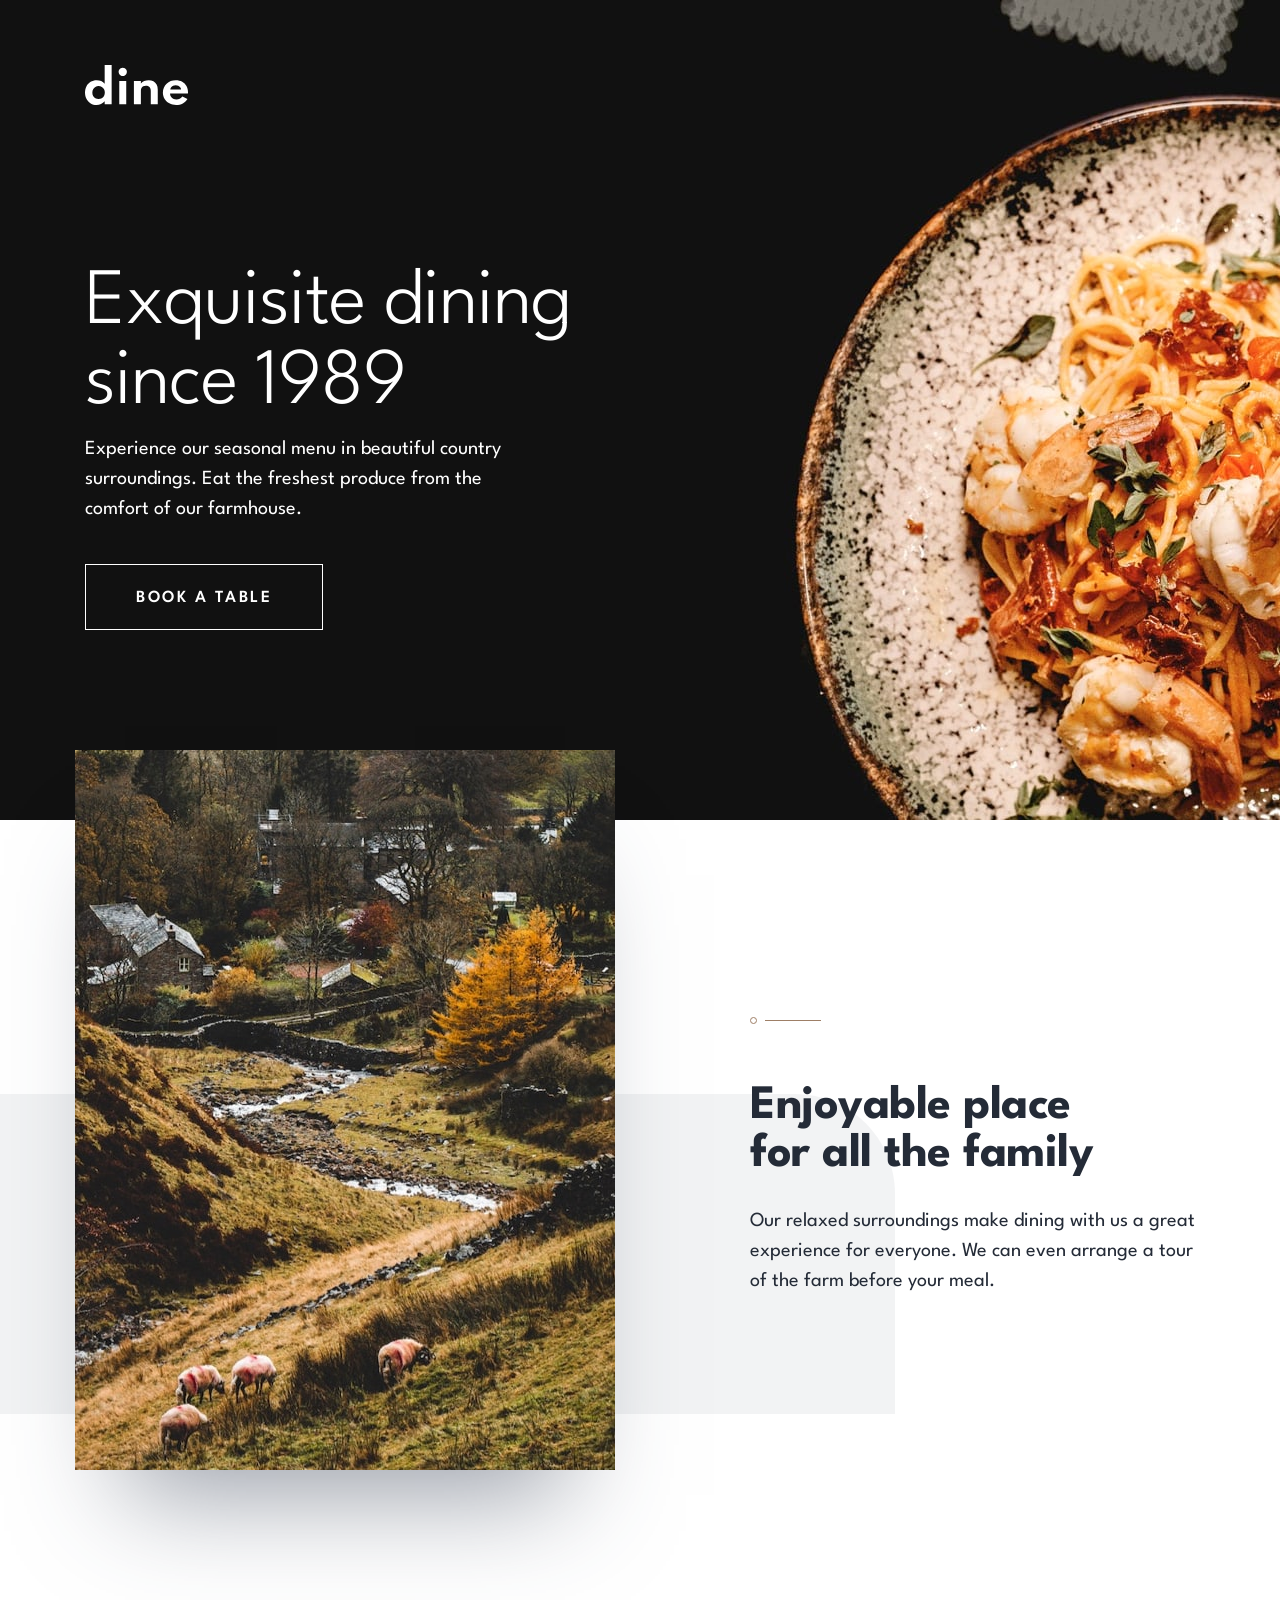
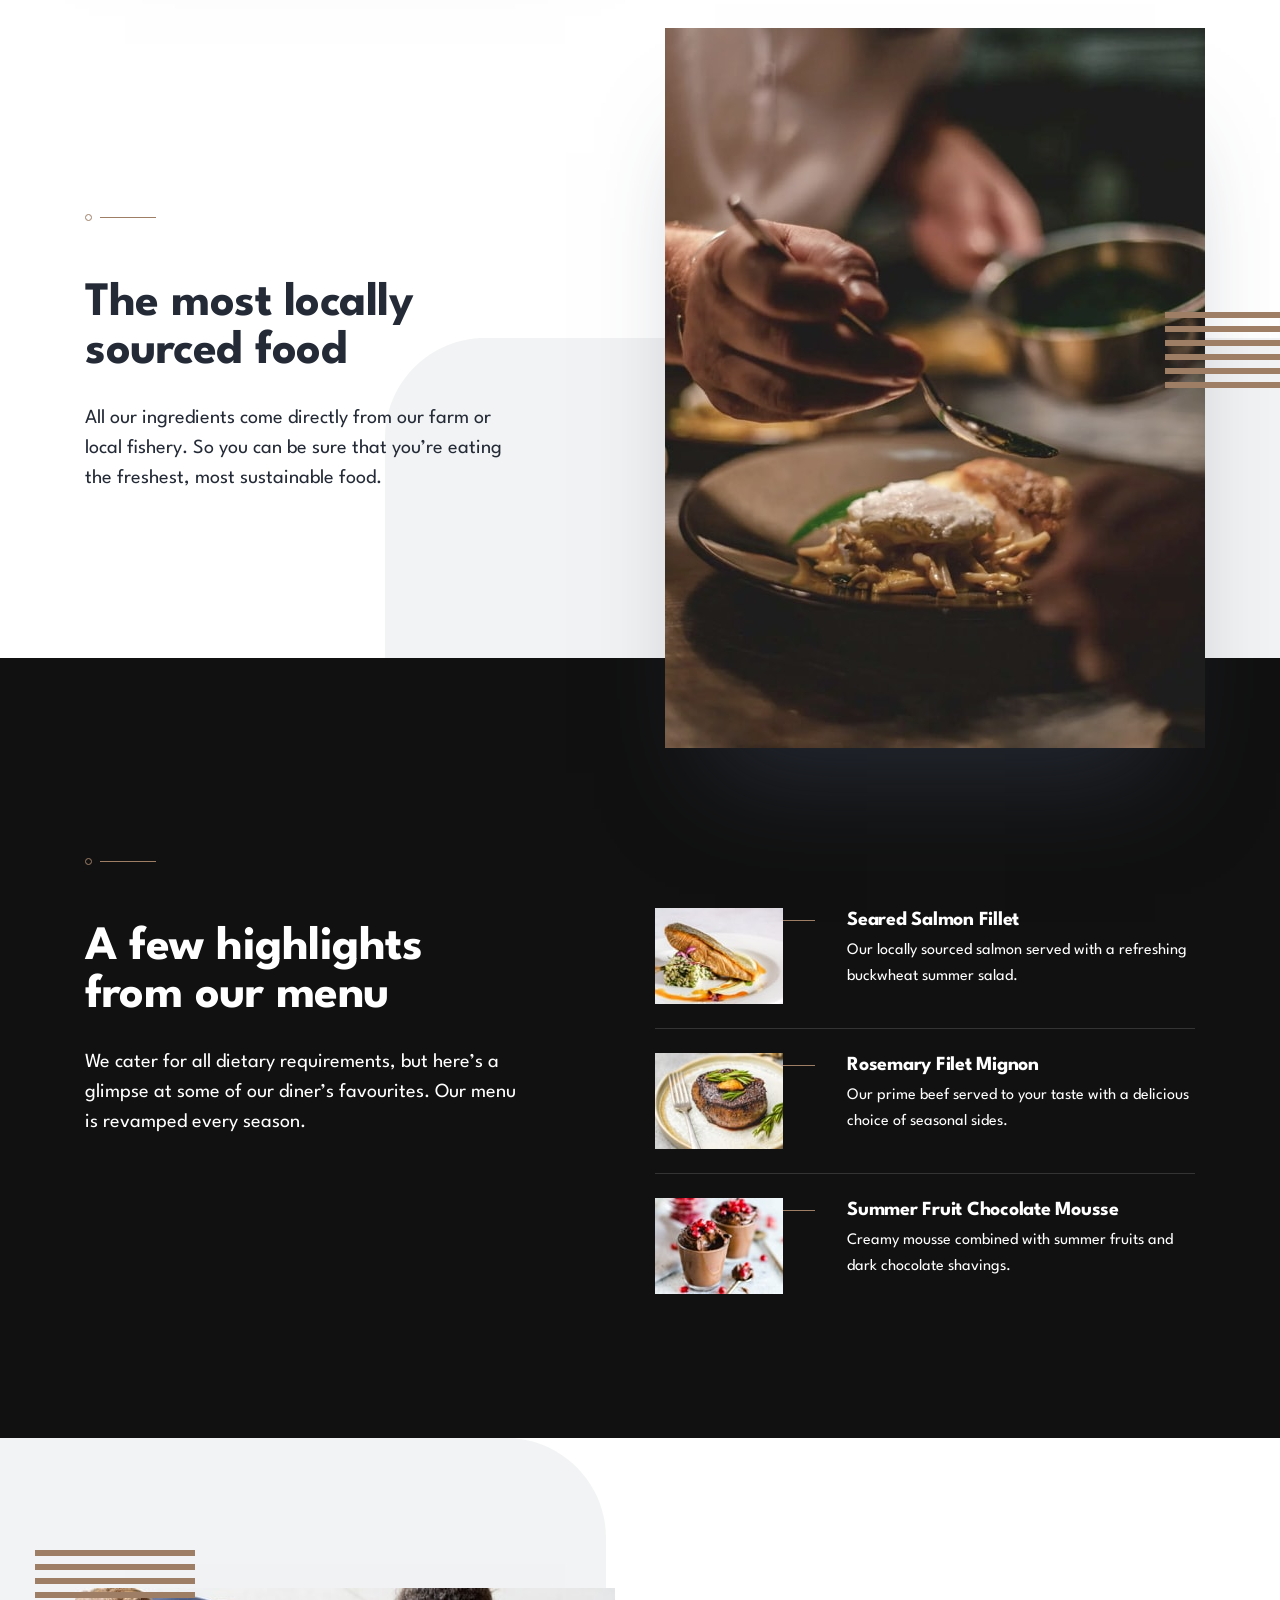
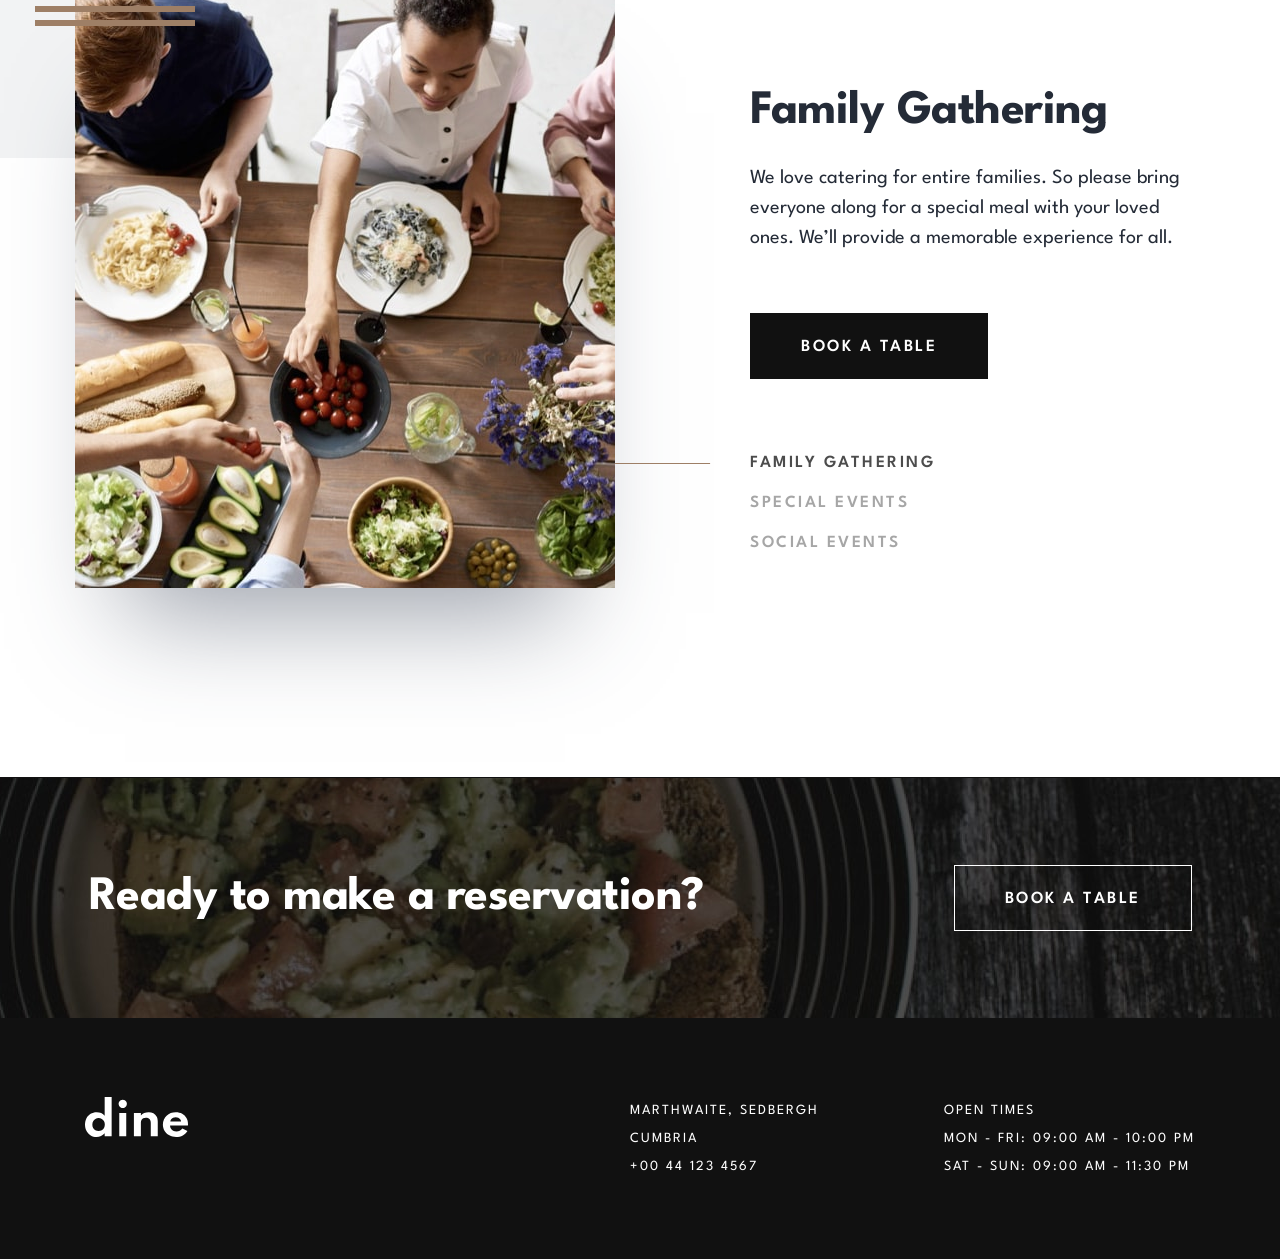
==== index.html @ 6f121914 "first commit" ====
<!DOCTYPE html>
<html lang="en">

<head>
  <meta charset="UTF-8" />
  <meta name="viewport" content="width=device-width, initial-scale=1.0" />

  <link rel="icon" type="image/png" sizes="32x32" href="./images/favicon-32x32.png" />

  <link rel="preconnect" href="https://fonts.googleapis.com" />
  <link rel="preconnect" href="https://fonts.gstatic.com" crossorigin />
  <link href="https://fonts.googleapis.com/css2?family=League+Spartan:wght@100..900&display=swap" rel="stylesheet" />
  <link rel="stylesheet" href="./css/style.css" />
  <link rel="stylesheet" href="./css/tablete.css" />

  <title> Kkoonyk | Dine Website Challenge</title>
  <!-- <style>
      body {
        background-color: burlywood;
      }
    </style> -->
</head>

<body class="league-spartan league-spartan-regular">
  <header>
    <section class="container">
      <img src="./images/logo.svg" alt="" />
      <h1 class="league-spartan-light">Exquisite dining <br> since 1989</h1>

      <p class="league-spartan-regular">
        Experience our seasonal menu in beautiful country surroundings. Eat the
        freshest produce from the comfort of our farmhouse.
      </p>

      <a class="league-spartan-semibold bg_transp" href="./booking.html">Book a table</a>
    </section>
  </header>

  <main>
    <div class="bg_flow bg_flow_top">
      <section class="enjoy container">
        <div class="main_decor_img">
          <img src="./images/homepage/enjoyable-place-desktop.jpg" alt="">
        </div>
        <div class="section_info">
          <img src="./images/patterns/pattern-divide.svg" alt="" />
          <h2 class="league-spartan-bold">
            Enjoyable place for&nbsp;all the family
          </h2>
          <p>
            Our relaxed surroundings make dining with us a great experience for
            everyone. We can even arrange a tour of the farm before your meal.
          </p>
        </div>
      </section>
    </div>

    <div class="bg_flow bg_flow_bottom">
      <section class="local container">
        <div class="section_info">
          <img src="./images/patterns/pattern-divide.svg" alt="" />
          <h2 class="league-spartan-bold">The most locally sourced food</h2>

          <p>
            All our ingredients come directly from our farm or local fishery. So
            you can be sure that you’re eating the freshest, most sustainable
            food.
          </p>
        </div>
        <div class="main_decor_img">
          <img src="./images/homepage/locally-sourced-desktop.jpg" alt="">
          <img class="lines" src="./images/patterns/pattern-lines.svg" alt="">
        </div>
      </section>
    </div>


    <section class="menu">
      <div class="container flx">
        <div class="section_info">
          <img src="./images/patterns/pattern-divide.svg" alt="" />
          <h2 class="league-spartan-bold">A few highlights from our menu</h2>

          <p>
            We cater for all dietary requirements, but here’s a glimpse at
            some of our diner’s favourites. Our menu is revamped every season.
          </p>
        </div>

        <div class="menu_items">
          <article class="flx">
            <img src="./images/homepage/salmon-desktop-tablet.jpg" alt="" />
            <div>
              <h3 class="league-spartan-bold">Seared Salmon Fillet</h3>
              <p>
                Our locally sourced salmon served with a refreshing buckwheat
                summer salad.
              </p>
            </div>
          </article>

          <article class="flx">
            <img src="./images/homepage/beef-desktop-tablet.jpg" alt="" />
            <div>
              <h3 class="league-spartan-bold">Rosemary Filet Mignon</h3>
              <p>
                Our prime beef served to your taste with a delicious choice of
                seasonal sides.
              </p>
            </div>
          </article>

          <article class="flx">
            <img src="./images/homepage/chocolate-desktop-tablet.jpg" alt="" />
            <div>
              <h3 class="league-spartan-bold">Summer Fruit Chocolate Mousse</h3>
              <p>
                Creamy mousse combined with summer fruits and dark chocolate
                shavings.
              </p>
            </div>
          </article>
        </div>
      </div>
    </section>

    <div class="bg_flow bg_flow_family">
      <section class="container family">
        <div class="main_decor_img"> <img src="./images/homepage/family-gathering-desktop.jpg" alt="" />
          <img class="lines" src="./images/patterns/pattern-lines.svg" alt="">
        </div>
        <div class="section_info">
          <h2 class="league-spartan-bold">Family Gathering</h2>

          <p>
            We love catering for entire families. So please bring everyone along
            for a special meal with your loved ones. We’ll provide a memorable
            experience for all.
          </p>

          <a class="league-spartan-semibold bg_black" href="./booking.html">Book a table</a>

        </div>
        <ul>
          <li><button class="active">Family Gathering</button></li>
          <li><button>Special Events</button></li>
          <li><button>Social Events</button></li>
        </ul>
      </section>
    </div>
    <!-- Special Events Whether it’s a romantic dinner or special date you’re
      celebrating with others we’ll look after you. We’ll be sure to mark your
      special date with an unforgettable meal. Social Events Are you looking to
      have a larger social event? No problem! We’re more than happy to cater for
      big parties. We’ll work with you to make your event a hit with everyone.
      

       -->

    <section class="ready">
      <div class="container flx">
        <h2 class="league-spartan-bold">Ready to make a reservation?</h2>
        <a class="league-spartan-semibold bg_transp" href="./booking.html">Book a table</a>
      </div>
    </section>
  </main>

  <footer>
    <div class="container flx">
      <img src="./images/logo.svg" alt="" />
      <div class="flx">
        <address>
          <p>Marthwaite, Sedbergh</p>
          <p>Cumbria</p>
          <a href="tel:+00441234567"> +00 44 123 4567</a>
        </address>

        <div class="times">
          <p>Open Times</p>
          <p> Mon - Fri: 09:00 AM - 10:00 PM </p>
          <p> Sat - Sun: 09:00 AM - 11:30 PM</p>
        </div>
      </div>
    </div>
  </footer>
</body>

</html>
---- css/style.css ----
* {
  box-sizing: border-box;
}
.league-spartan {
  font-family: "League Spartan", sans-serif;
  font-optical-sizing: auto;
  font-style: normal;
}
.league-spartan-light {
  font-weight: 300;
}
.league-spartan-regular {
  font-weight: 400;
}
.league-spartan-medium {
  font-weight: 500;
}
.league-spartan-semibold {
  font-weight: 600;
}
.league-spartan-bold {
  font-weight: 700;
}
.container {
  max-width: 1130px;
  margin-inline-start: auto;
  margin-inline-end: auto;
  padding-inline: 10px;
}
body,
h1,
h2,
h3,
h4,
h5,
h6,
p,
ul {
  margin: 0;
}
ul,
button {
  border: none;
  padding: 0;
  background-color: transparent;
  cursor: pointer;
  font-family: inherit;
}
ul {
  list-style: none;
  padding: 0;
}

.flx {
  display: flex;
  justify-content: center;
  align-items: flex-start;
}
body {
  background-color: #ffffff;
  margin: 0;
  /* padding-inline: 30px; */
}
header {
  /* background-color: #080a0f; */
  margin-block-end: 20px;
  color: #ffffff;
  background-image: url(../images/homepage/hero-bg-desktop.jpg);
  background-repeat: no-repeat;
  background-position: center center;
  background-size: cover;
}
header section {
  padding-block-start: 65px;
  padding-block-end: 65px;
  min-height: 820px;
}
h1 {
  margin-block-end: 10px;
  font-size: 80px;
  line-height: 80px;
  letter-spacing: -1px;
  color: #fff;
  max-width: 500px;
}

p {
  font-weight: 400;
  font-size: 20px;
  line-height: 30px;
  color: #242b37;
}
.section_info {
  max-width: 445px;
}
h2 {
  font-size: 48px;
  line-height: 48px;
  /* or 100% */
  letter-spacing: -0.5px;
  color: #242b37;
}
.section_info img {
  margin-block-end: 55px;
}
.section_info h2 {
  margin-block-end: 27px;
}

header p {
  margin-block-end: 40px;
  font-size: 20px;
  line-height: 30px;
  max-width: 445px;
  color: #fff;
}

.main_decor_img {
  position: absolute;
  width: 540px;
  height: 720px;
}
.bg_flow {
  background-repeat: no-repeat;
  max-width: 1440px;
  margin-inline: auto;
}
.bg_flow_top {
  background-image: url(../images/patterns/pattern-curve-top-right.svg);

  background-position: left bottom;
  /* background-repeat: no-repeat; */
}
.bg_flow_bottom {
  background-image: url(../images/patterns/pattern-curve-top-left.svg);
  background-position: right bottom;
  background-repeat: no-repeat;
}
.enjoy {
  padding-block: 177px 118px;
  position: relative;
  margin-block-end: 270px;
}
.enjoy .section_info {
  margin-inline-start: auto;
}
.enjoy .main_decor_img {
  top: 0;
  left: 0;
  transform: translateY(-12.5%);
  box-shadow: 0px 75px 100px -50px rgba(56, 66, 85, 0.503223);
}

.local {
  padding-block: 130px 165px;
  position: relative;
}

.local .main_decor_img {
  bottom: 0;
  right: 0;
  transform: translateY(12.5%);
  box-shadow: 0px 75px 100px -50px rgba(56, 66, 85, 0.503223);
}
.local .main_decor_img .lines {
  position: absolute;
  top: 50%;
  right: 0;
  transform: translateY(-100%) translateX(75%); /* Піднімаємо вгору картинку з лініями на свою ж висоту*/
}
header img {
  margin-block-end: 155px;
}
a {
  display: inline-block;
  /* min-width: 245px;
  text-align: center; */
  color: #fff;
  text-decoration: none;
  font-weight: 600;
  font-size: 17px;
  line-height: 16px;
  letter-spacing: 2.5px;
  text-transform: uppercase;
  border: 1px solid #fff;
  padding-block: 25px 23px;
  padding-inline: 50px;
  transition: 0.5s;
}
a.bg_transp:hover {
  background-color: #fff;
  color: #111;
}
a.bg_black:hover {
  background-color: #fff;
  color: #111;
  border-color: #111;
}
.menu {
  background-color: #111;
  /* margin-block-end: 20px; */
  padding-block: 200px 120px;
}

.menu .flx {
  column-gap: 125px;
  /* flex-wrap: wrap; */
}
.menu_items {
  display: flex;
  flex-direction: column;
  gap: 24px;
  max-width: 540px;
  width: 100%;
  padding-block-start: 50px;
}
.menu_items article.flx {
  column-gap: 64px;
  padding-block-end: 24px;
  border-block-end: 1px solid rgba(255, 255, 255, 0.15);
  /* margin-block-end: 24px;*/
}
.menu_items article.flx:last-of-type {
  border-block-end: none;
}
.menu_items div {
  max-width: 350px;
  width: 100%;
}
.menu h2,
.menu p {
  color: #fff;
}
.menu article {
  max-width: 540px;
}
.menu article p {
  font-size: 16px;
  line-height: 26px;
}
.menu h3 {
  font-size: 20px;
  line-height: 24px;
  letter-spacing: -0.25px;
  color: #ffffff;
  margin-block-end: 6px;
  position: relative;
}
.menu h3::before {
  content: "";
  width: 32px;
  height: 1px;
  background-color: #9e7f66;
  position: absolute;
  top: 50%;
  left: 0;
  transform: translateX(-200%);
}
.bg_flow_family {
  background-image: url(../images/patterns/pattern-curve-top-right.svg);

  background-position: left -75% top 0;
}

.family {
  padding-block-start: 180px;
  padding-block-end: 220px;

  position: relative;
}

.family .section_info {
  margin-inline-start: auto;
  padding-block-start: 70px;
  margin-block-end: 70px;
}
.family .main_decor_img {
  position: absolute;
  top: 0;
  left: 0;
  transform: translateY(25%);
  background: #ededed;
  height: 600px;
  box-shadow: 0px 75px 100px -50px rgba(56, 66, 85, 0.5);
}
.family .main_decor_img .lines {
  position: absolute;
  top: 0;
  left: 0;
  transform: translate(-25%, -50%);
}
.family a {
  background-color: #111;
  border-color: transparent;
}
.family p {
  margin-block-end: 60px;
}
.family ul {
  max-width: 445px;
  margin-inline-start: auto;
  display: flex;
  align-items: start;

  flex-direction: column;
  row-gap: 12px;
}
.family ul button {
  color: rgba(77, 77, 77, 0.5);
  font-size: 17px;
  font-weight: 600;
  line-height: 28px;
  letter-spacing: 2.5px;
  text-transform: uppercase;
}
.family ul button.active {
  color: #4c4c4c;
  position: relative;
}
.family ul button.active::before {
  content: "";
  width: 95px;
  height: 1px;
  background-color: #9e7f66;
  position: absolute;
  top: 50%;
  left: 0;
  transform: translateX(-142%);
}

.ready {
  background-color: #111;
  background-image: url(../images/homepage/ready-bg-desktop.jpg);
  background-repeat: no-repeat;
  background-position: center center;
  padding-block: 88px;
}
.ready div.flx {
  column-gap: 250px;
  align-items: center;
}
.ready h2 {
  color: #fff;
}
footer {
  background-color: #111;
  padding-block: 78px;
  font-weight: 400;
  font-size: 14px;
  line-height: 28px;

  letter-spacing: 2px;
  text-transform: uppercase;
  color: #ffffff;
}

footer > div.flx {
  justify-content: space-between;
}
footer div.flx div.flx {
  column-gap: 125px;
}
footer p {
  color: #fff;
  font-size: 14px;
  line-height: 28px;
  letter-spacing: 2px;
  text-transform: uppercase;
}
footer address {
  font-style: normal;
}
footer address a {
  font-size: 14px;
  font-style: normal;
  font-weight: 400;
  line-height: 28px; /* 200% */
  letter-spacing: 2px;
  text-transform: uppercase;
  border: none;
  padding: 0;
}
.booking header {
  background-image: url(../images/booking/hero-bg-desktop.jpg);
  margin-block-end: 0;
}
.booking header section {
  min-height: 600px;
}
.booking h1 {
  margin-block-end: 18px;
}
.booking main.bg_flow {
  background-image: url(../images/patterns/pattern-curve-bottom-right.svg);
}
.booking main.bg_flow section {
  min-height: 320px;
  position: relative;
}
.booking main.bg_flow section img {
  position: absolute;
  left: 50%;
  top: 50%;
  transform: translateX(-50%) translateY(-50%);
}
.booking form {
  width: 540px;
  height: 545px;
  background: #fff;
  box-shadow: 0px 75px 100px -50px rgba(56, 66, 85, 0.5);
  position: absolute;
  right: 0;
  bottom: 0;
  transform: translateY(-22%);
  padding: 48px;
}

form {
  font-family: inherit;
}
form > div {
  margin-block-end: 32px;
}
fieldset {
  margin-block-end: 36px;
  display: flex;
  flex-direction: column;
  align-items: start;
  gap: 34px;
}
form div {
  width: 100%;
}
input {
  height: 43px;
  border: none;
  border-block-end: 1px solid #8e8e8e;
  padding: 0 16px 15px;

  color: #111;
  font-size: 20px;
  line-height: 28px; /* 140% */
}
fieldset {
  /* margin: 0; */
  padding: 0;
  border: none;
}
input[name="user_name"],
input[name="email"] {
  width: 100%;
  /* max-width: 444px; */
  /* height: 43px; */
}

input[name="user_name"]::placeholder,
input[name="email"]::placeholder {
  color: #111;
  opacity: 0.5;
}
label[for="month"],
label[for="hours"] {
  /* display: block; 
width: 155px;
  flex-basis: 155px;*/

  padding-block: 9px 6px;

  display: inline-block;
  flex-grow: 1;
  color: #111;
  font-size: 20px;
  line-height: 28px; /* 140% */
}
.set {
  display: flex;
  align-items: start;
  justify-content: start;
}

.set input {
  width: 80px;
  border: none;
  border-block-end: 1px solid #8e8e8e;
}

.set input:last-child {
  width: 97px;
}
.set select:last-child {
  width: 97px;
}
.date_fields,
.time_fields {
  display: flex;
  /* align-items: start; */
  width: fit-content;
  gap: 16px;
}

.quantity {
  display: flex;
  align-items: center;
  padding-block-end: 16px;
  padding-inline: 30px;
  justify-content: space-between;
}
.quantity div {
  width: fit-content;
  color: #151515;

  font-size: 20px;

  font-weight: 700;
  line-height: 24px;
  letter-spacing: -0.25px;
}
.quantity button {
  display: flex;
  align-items: center;
  justify-content: center;
}
button[type="submit"] {
  width: 444px;
  height: 64px;
  background-color: #111;
  color: #fff;
  /* text-align: center; */
  font-size: 17px;
  font-weight: 600;
  line-height: 28px;
  letter-spacing: 2.5px;
  text-transform: uppercase;
}
/* 
@media (умова) {
  селектори з набором ccs правил
  body {
    background-color: #d1dd21;
  }
} */
@media (max-width: 990px) {
  /*селектори з набором ccs правил*/
  body {
    background-color: #d1dd21;
  }
}
---- css/tablete.css ----
@media (max-width: 1130px) {
  .container {
    background-color: rgba(122, 122, 188, 0.617);
    max-width: 699px;
    padding-inline: 5px;
  }
  body {
    text-align: center;
  }
  header section {
    padding-block-start: 65px;
  }
  header img {
    margin-block-end: 38px;
  }
  header h1 {
    margin-inline: auto;
    margin-block-end: 20px;
    font-size: 48px;
    line-height: 64px;
    letter-spacing: -0.6px;
    color: #fff;
    max-width: 395px;
  }

  header p {
    margin-inline: auto;
    margin-block-end: 52px;
    max-width: 573px;
  }
}
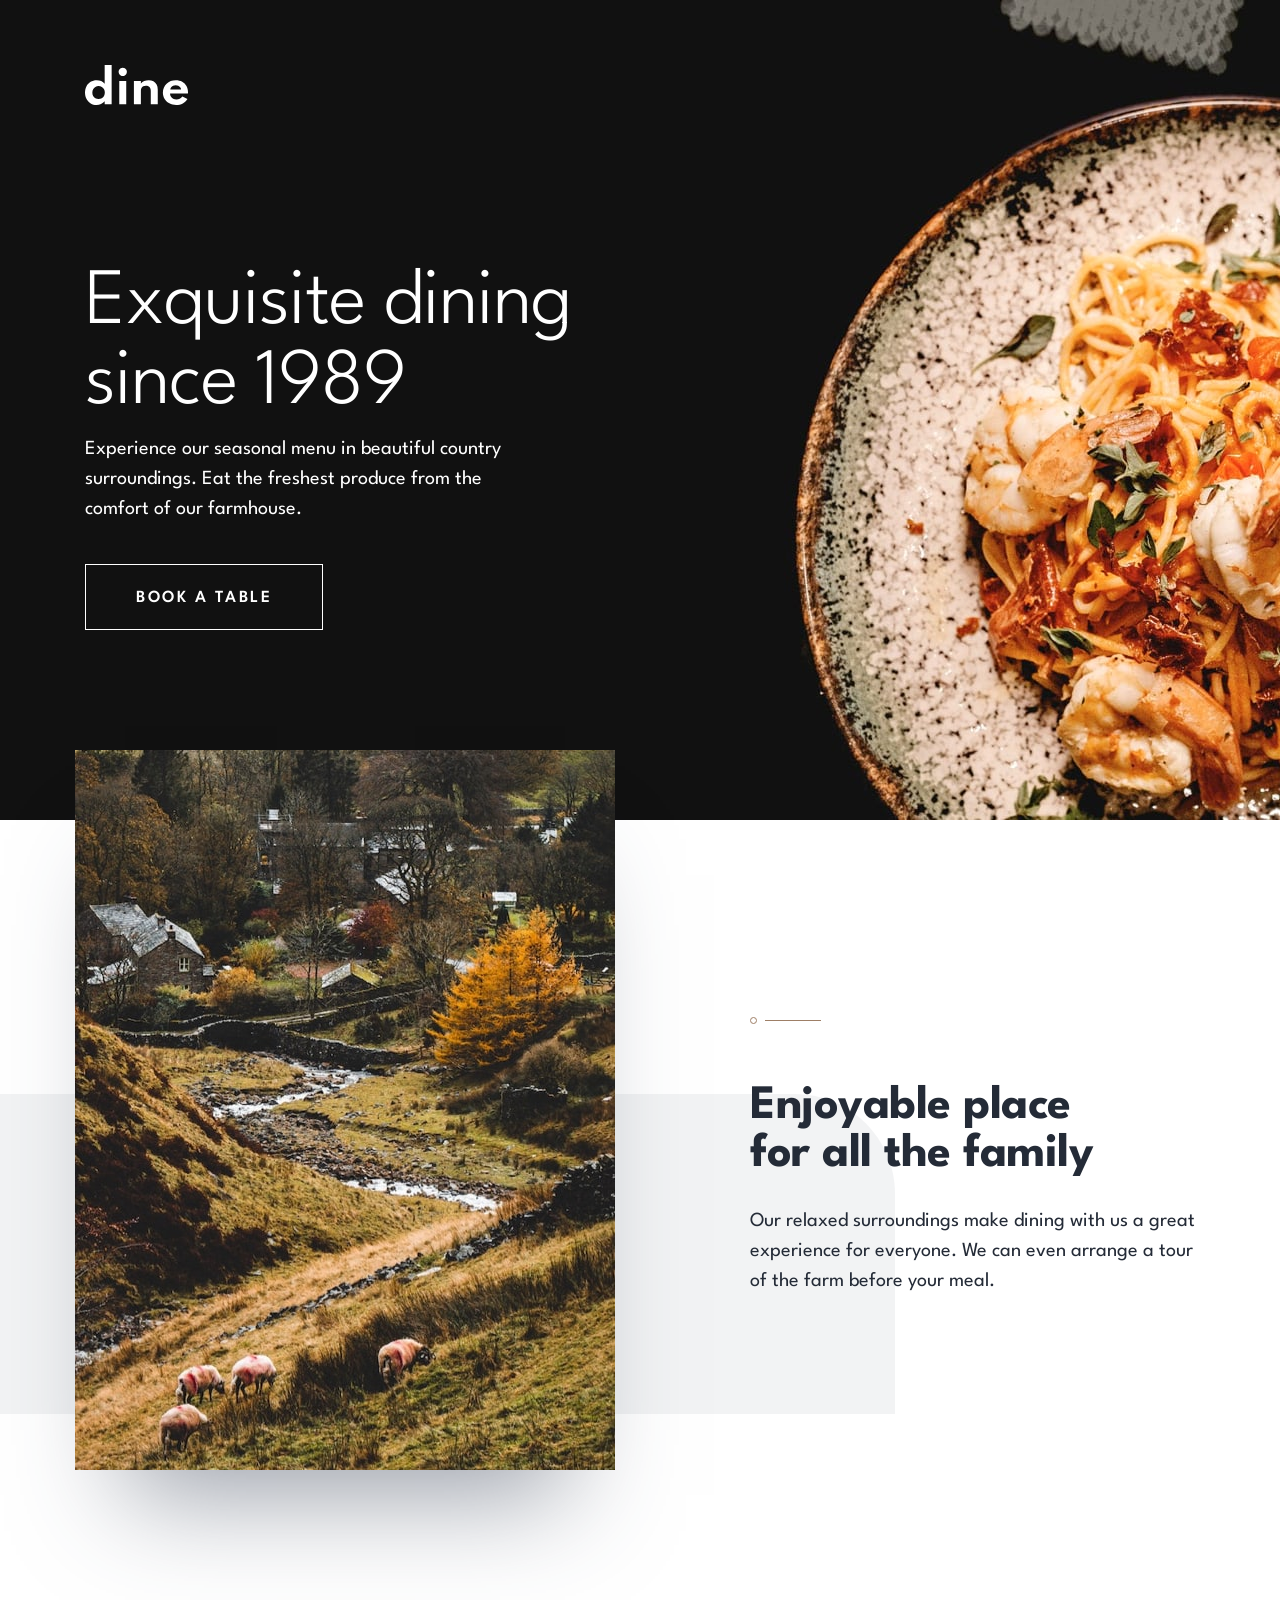
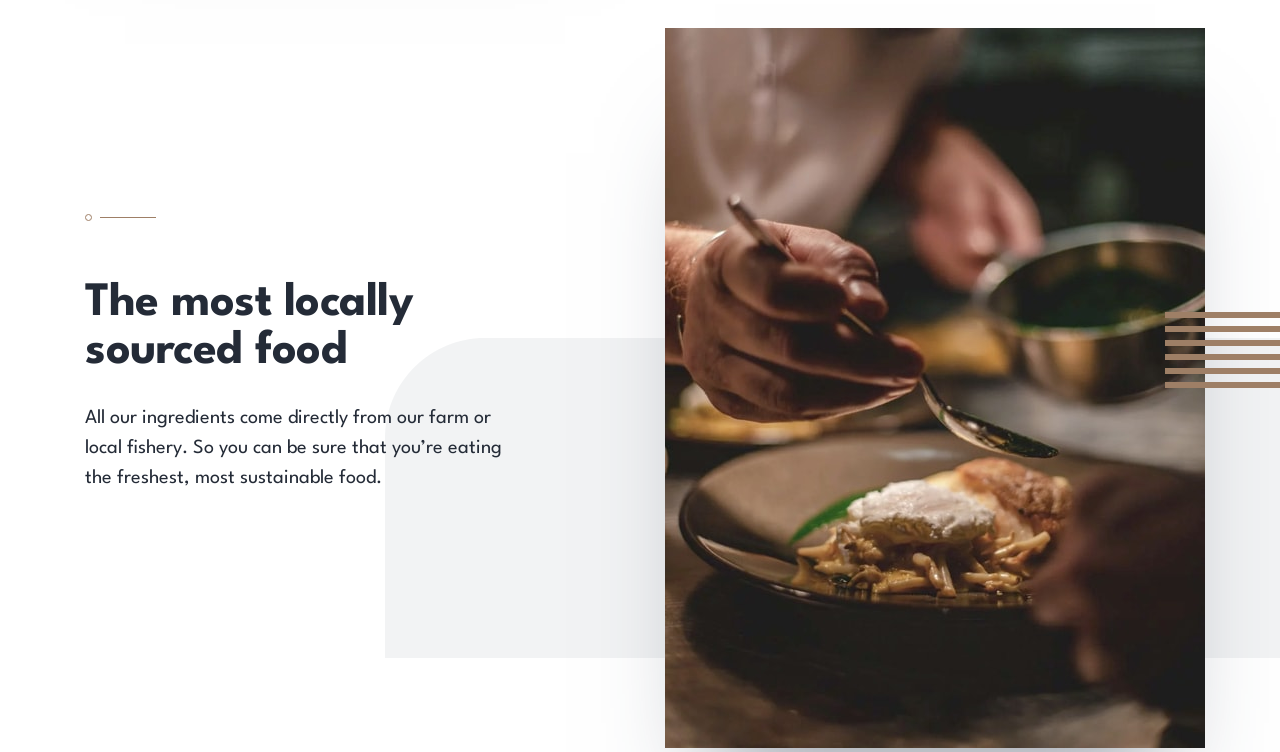
==== commit bc2196e7: "tablet_adaptive" ====
--- a/index.html
+++ b/index.html
@@ -75,7 +75,7 @@
     </div>
 
 
-    <section class="menu">
+    <!-- <section class="menu">
       <div class="container flx">
         <div class="section_info">
           <img src="./images/patterns/pattern-divide.svg" alt="" />
@@ -148,24 +148,16 @@
         </ul>
       </section>
     </div>
-    <!-- Special Events Whether it’s a romantic dinner or special date you’re
-      celebrating with others we’ll look after you. We’ll be sure to mark your
-      special date with an unforgettable meal. Social Events Are you looking to
-      have a larger social event? No problem! We’re more than happy to cater for
-      big parties. We’ll work with you to make your event a hit with everyone.
-      
-
-       -->
 
     <section class="ready">
       <div class="container flx">
         <h2 class="league-spartan-bold">Ready to make a reservation?</h2>
         <a class="league-spartan-semibold bg_transp" href="./booking.html">Book a table</a>
       </div>
-    </section>
+    </section> -->
   </main>
 
-  <footer>
+  <!-- <footer>
     <div class="container flx">
       <img src="./images/logo.svg" alt="" />
       <div class="flx">
@@ -182,7 +174,16 @@
         </div>
       </div>
     </div>
-  </footer>
+  </footer> -->
+  <!-- Special Events Whether it’s a romantic dinner or special date you’re
+          celebrating with others we’ll look after you. We’ll be sure to mark your
+          special date with an unforgettable meal. Social Events Are you looking to
+          have a larger social event? No problem! We’re more than happy to cater for
+          big parties. We’ll work with you to make your event a hit with everyone.
+          
+    
+           -->
+
 </body>
 
 </html>
--- a/css/tablete.css
+++ b/css/tablete.css
@@ -1,6 +1,6 @@
 @media (max-width: 1130px) {
   .container {
-    background-color: rgba(122, 122, 188, 0.617);
+    background-color: #31b02370;
     max-width: 699px;
     padding-inline: 5px;
   }
@@ -28,4 +28,45 @@
     margin-block-end: 52px;
     max-width: 573px;
   }
+  .enjoy {
+    padding-block-start: 300px;
+    position: relative;
+  }
+  .enjoy::before {
+    content: url(/images/patterns/pattern-curve-top-right.svg);
+    position: absolute;
+    top: 50%;
+    left: -75%;
+    transform: translateY(-75%);
+  }
+  .enjoy .section_info {
+    margin-inline: auto;
+  }
+  .section_info img {
+    margin-block-end: 39px;
+  }
+  .enjoy .main_decor_img {
+    top: 0;
+    left: 50%;
+    transform: translateY(-25%) translateX(-50%);
+    box-shadow: 0px 75px 100px -50px rgba(56, 66, 85, 0.503223);
+  }
+
+  .main_decor_img {
+    background-image: url(/images/homepage/enjoyable-place-tablet.jpg);
+    background-repeat: no-repeat;
+    background-position: center center;
+
+    position: absolute;
+    width: 573px;
+    height: 360px;
+  }
+
+  .main_decor_img img {
+    display: none;
+  }
+
+  .bg_flow_top {
+    background-image: none;
+  }
 }
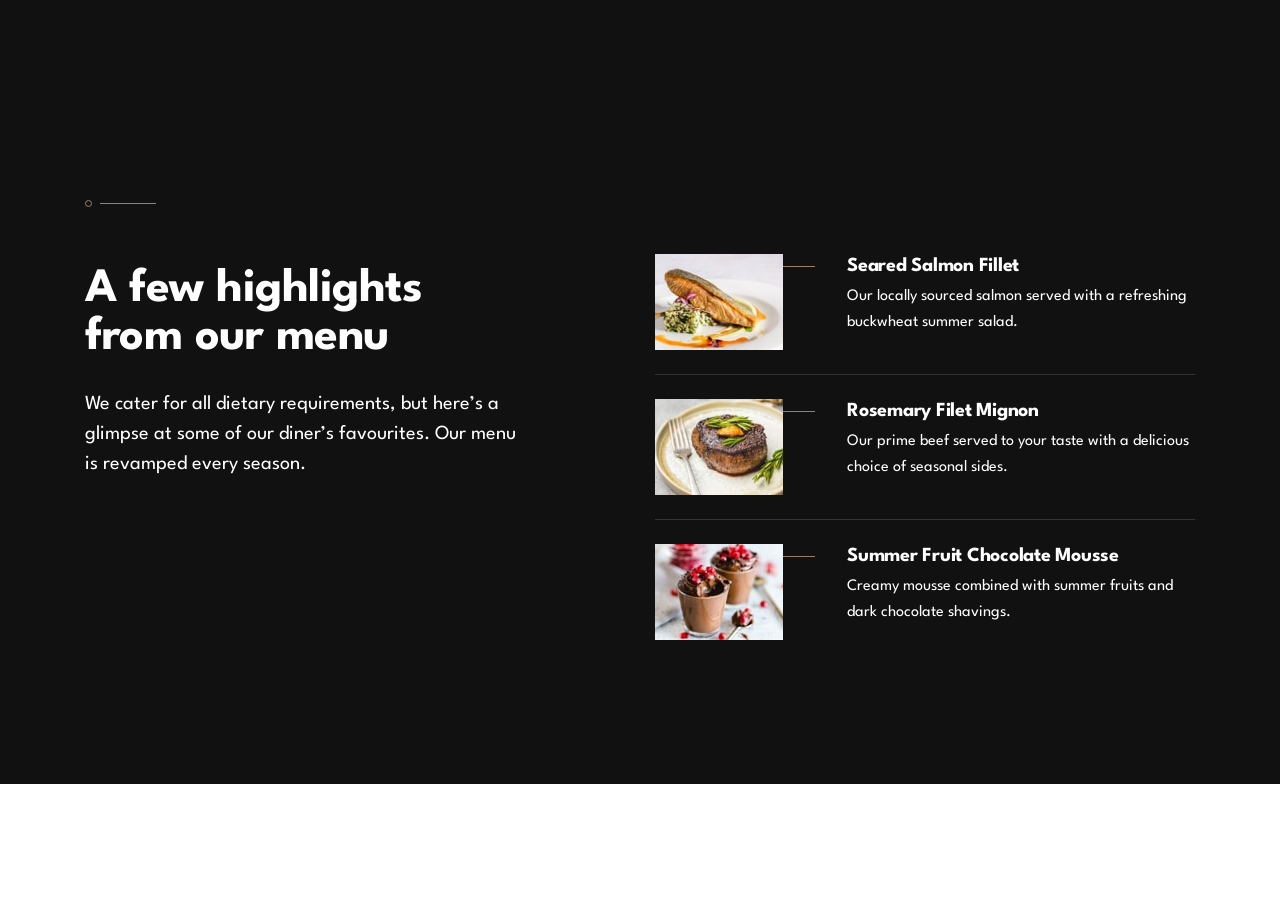
==== commit e67eda4d: "tablet_adaptive continue" ====
--- a/index.html
+++ b/index.html
@@ -22,7 +22,7 @@
 </head>
 
 <body class="league-spartan league-spartan-regular">
-  <header>
+  <!-- <header>
     <section class="container">
       <img src="./images/logo.svg" alt="" />
       <h1 class="league-spartan-light">Exquisite dining <br> since 1989</h1>
@@ -34,10 +34,10 @@
 
       <a class="league-spartan-semibold bg_transp" href="./booking.html">Book a table</a>
     </section>
-  </header>
+  </header> -->
 
   <main>
-    <div class="bg_flow bg_flow_top">
+    <!-- <div class="bg_flow bg_flow_top">
       <section class="enjoy container">
         <div class="main_decor_img">
           <img src="./images/homepage/enjoyable-place-desktop.jpg" alt="">
@@ -72,10 +72,10 @@
           <img class="lines" src="./images/patterns/pattern-lines.svg" alt="">
         </div>
       </section>
-    </div>
+    </div> -->
 
 
-    <!-- <section class="menu">
+    <section class="menu">
       <div class="container flx">
         <div class="section_info">
           <img src="./images/patterns/pattern-divide.svg" alt="" />
@@ -124,7 +124,7 @@
       </div>
     </section>
 
-    <div class="bg_flow bg_flow_family">
+    <!-- <div class="bg_flow bg_flow_family">
       <section class="container family">
         <div class="main_decor_img"> <img src="./images/homepage/family-gathering-desktop.jpg" alt="" />
           <img class="lines" src="./images/patterns/pattern-lines.svg" alt="">
@@ -154,10 +154,10 @@
         <h2 class="league-spartan-bold">Ready to make a reservation?</h2>
         <a class="league-spartan-semibold bg_transp" href="./booking.html">Book a table</a>
       </div>
-    </section> -->
-  </main>
+    </section> 
+  </main> -->
 
-  <!-- <footer>
+    <!-- <footer>
     <div class="container flx">
       <img src="./images/logo.svg" alt="" />
       <div class="flx">
@@ -175,7 +175,7 @@
       </div>
     </div>
   </footer> -->
-  <!-- Special Events Whether it’s a romantic dinner or special date you’re
+    <!-- Special Events Whether it’s a romantic dinner or special date you’re
           celebrating with others we’ll look after you. We’ll be sure to mark your
           special date with an unforgettable meal. Social Events Are you looking to
           have a larger social event? No problem! We’re more than happy to cater for
--- a/css/style.css
+++ b/css/style.css
@@ -212,7 +212,7 @@
   gap: 24px;
   max-width: 540px;
   width: 100%;
-  padding-block-start: 50px;
+  padding-block-start: 54px;
 }
 .menu_items article.flx {
   column-gap: 64px;
--- a/css/tablete.css
+++ b/css/tablete.css
@@ -1,6 +1,6 @@
 @media (max-width: 1130px) {
   .container {
-    background-color: #31b02370;
+    /* background-color: #31b02370; */
     max-width: 699px;
     padding-inline: 5px;
   }
@@ -31,13 +31,21 @@
   .enjoy {
     padding-block-start: 300px;
     position: relative;
+    margin-block-end: 0;
   }
   .enjoy::before {
     content: url(/images/patterns/pattern-curve-top-right.svg);
     position: absolute;
     top: 50%;
-    left: -75%;
+    right: 50%;
     transform: translateY(-75%);
+  }
+  .local::before {
+    content: url(/images/patterns/pattern-curve-top-left.svg);
+    position: absolute;
+    bottom: 0;
+    left: 50%;
+    /* transform: translateX(-40%); */
   }
   .enjoy .section_info {
     margin-inline: auto;
@@ -69,4 +77,58 @@
   .bg_flow_top {
     background-image: none;
   }
+  .bg_flow_bottom {
+    background-image: none;
+  }
+
+  .local {
+    display: flex;
+    flex-direction: column-reverse;
+    align-items: center;
+    row-gap: 56px;
+    padding-block: 0 118px;
+  }
+
+  .local .main_decor_img {
+    background-image: url(/images/homepage/locally-sourced-tablet.jpg);
+    position: relative;
+    bottom: auto;
+    right: auto;
+    left: 0;
+    top: 0;
+    transform: translateY(0);
+    box-shadow: 0px 75px 100px -50px rgba(56, 66, 85, 0.503223);
+  }
+  .local .main_decor_img img:nth-child(2) {
+    display: block;
+  }
+  .local .main_decor_img .lines {
+    position: absolute;
+    top: 75%;
+    right: 0;
+    transform: translateY(-50%) translateX(33%); /* Піднімаємо вгору картинку з лініями на свою ж висоту*/
+  }
+  .menu {
+    padding-bottom: 96px;
+  }
+  .menu .container.flx {
+    background-color: #d4d6db71;
+    flex-direction: column;
+    align-items: center;
+  }
+
+  .menu_items {
+    text-align: left;
+    max-width: 583px;
+    /* width: 100%; */
+  }
+
+  .menu article.flx {
+    max-width: 583px;
+  }
+
+  .menu article.flx div {
+    flex-grow: 1;
+    max-width: inherit;
+  }
 }
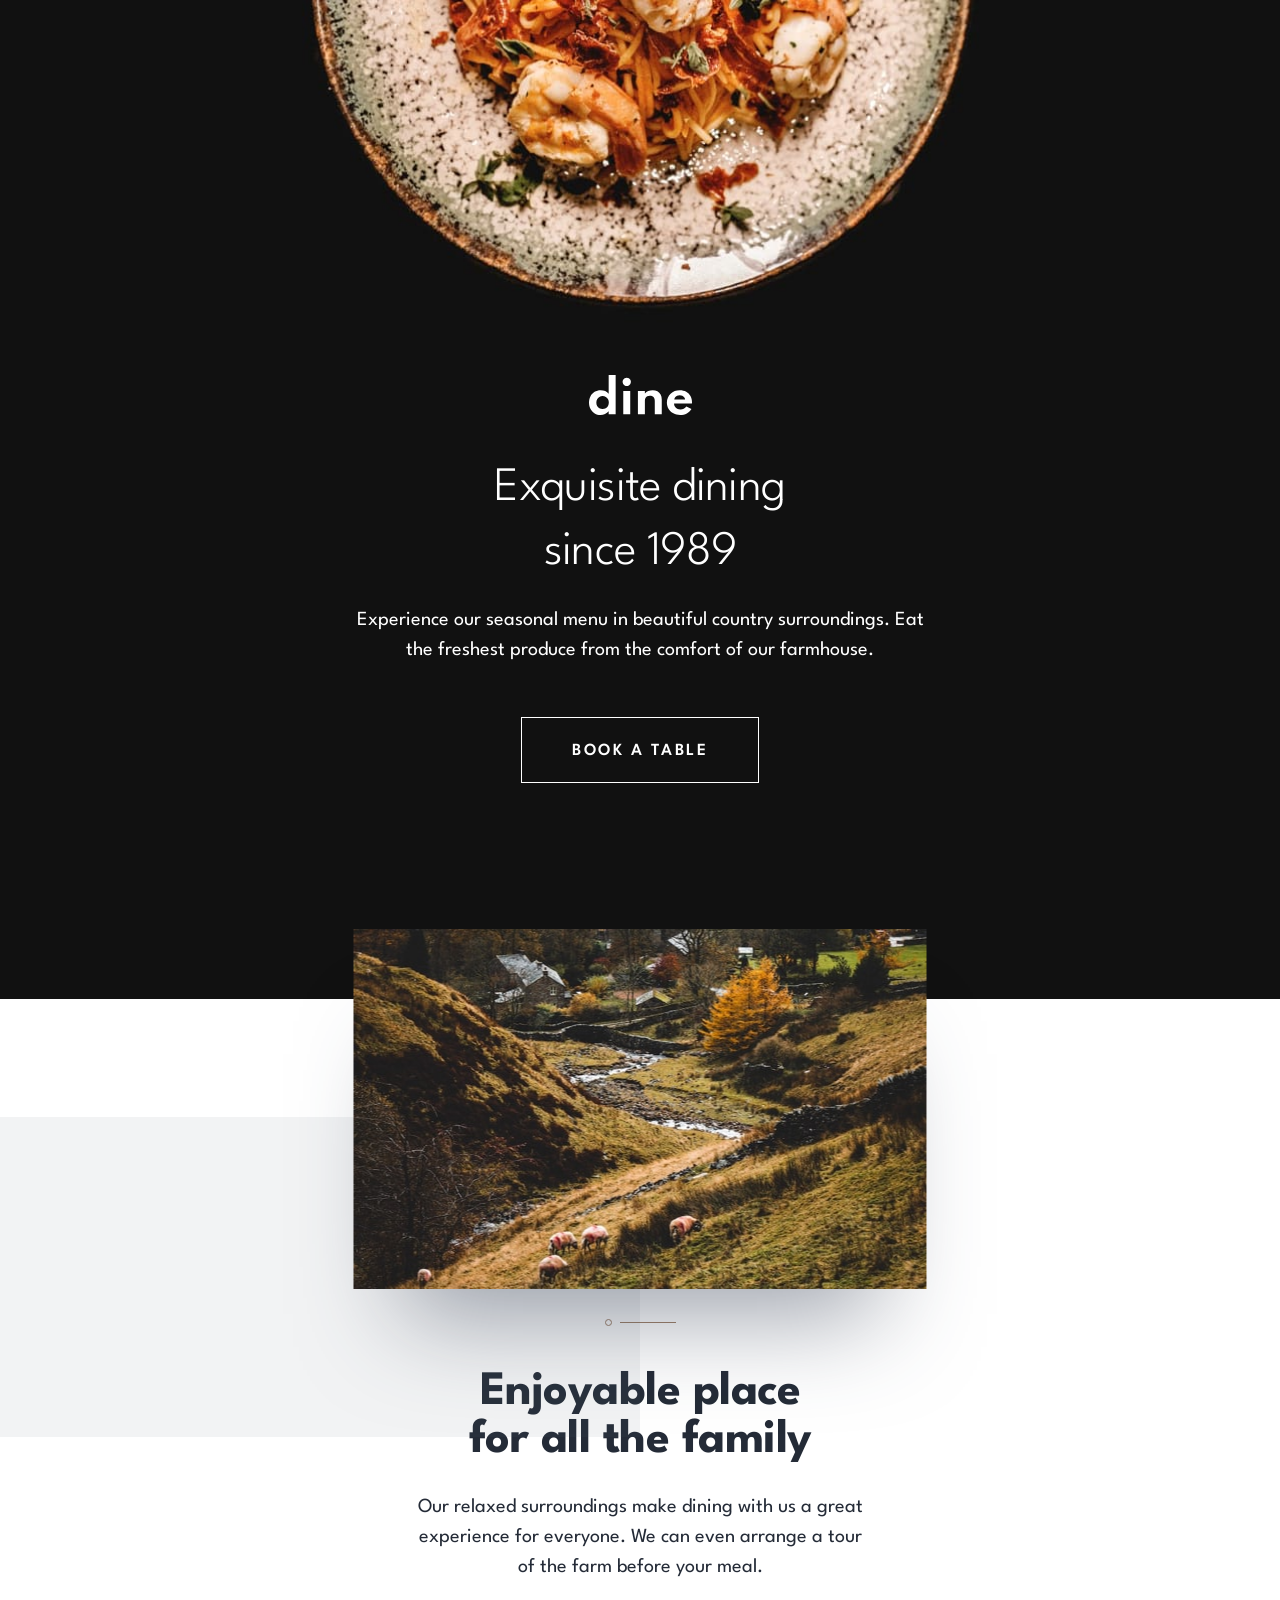
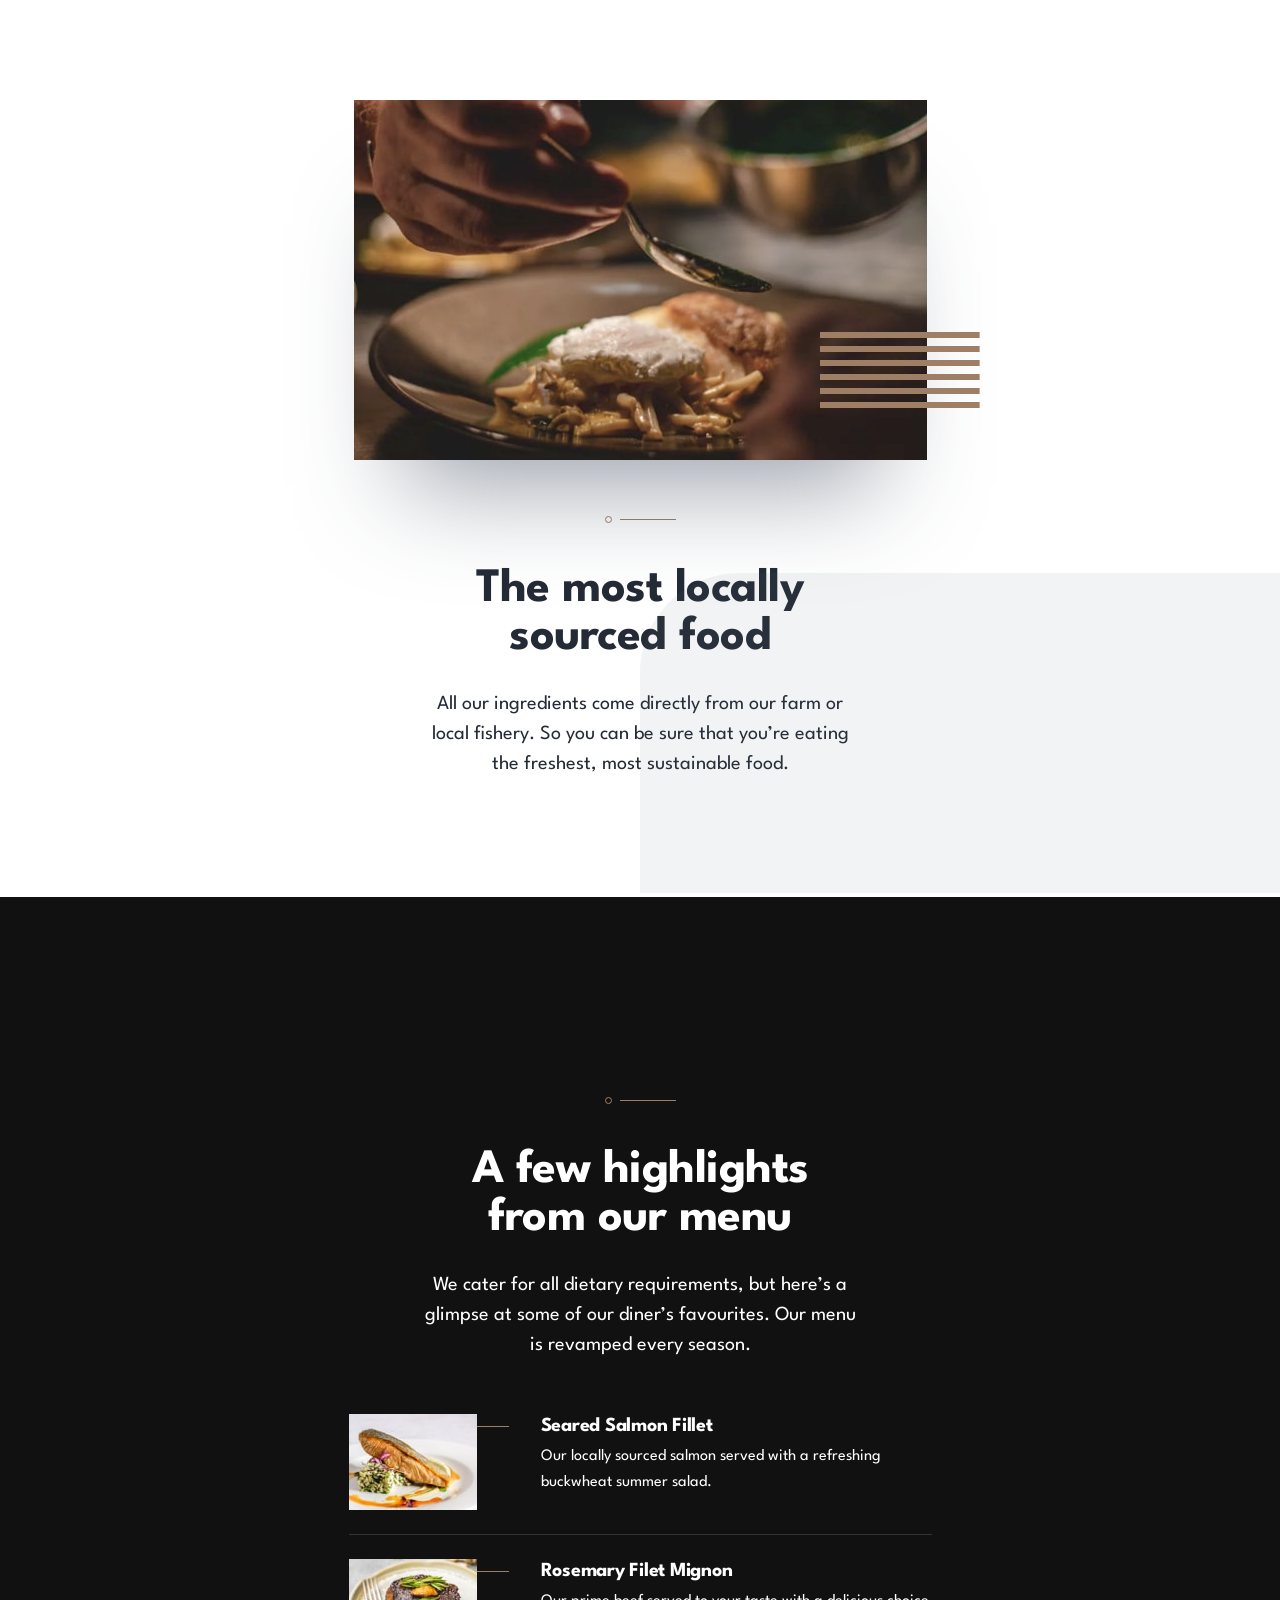
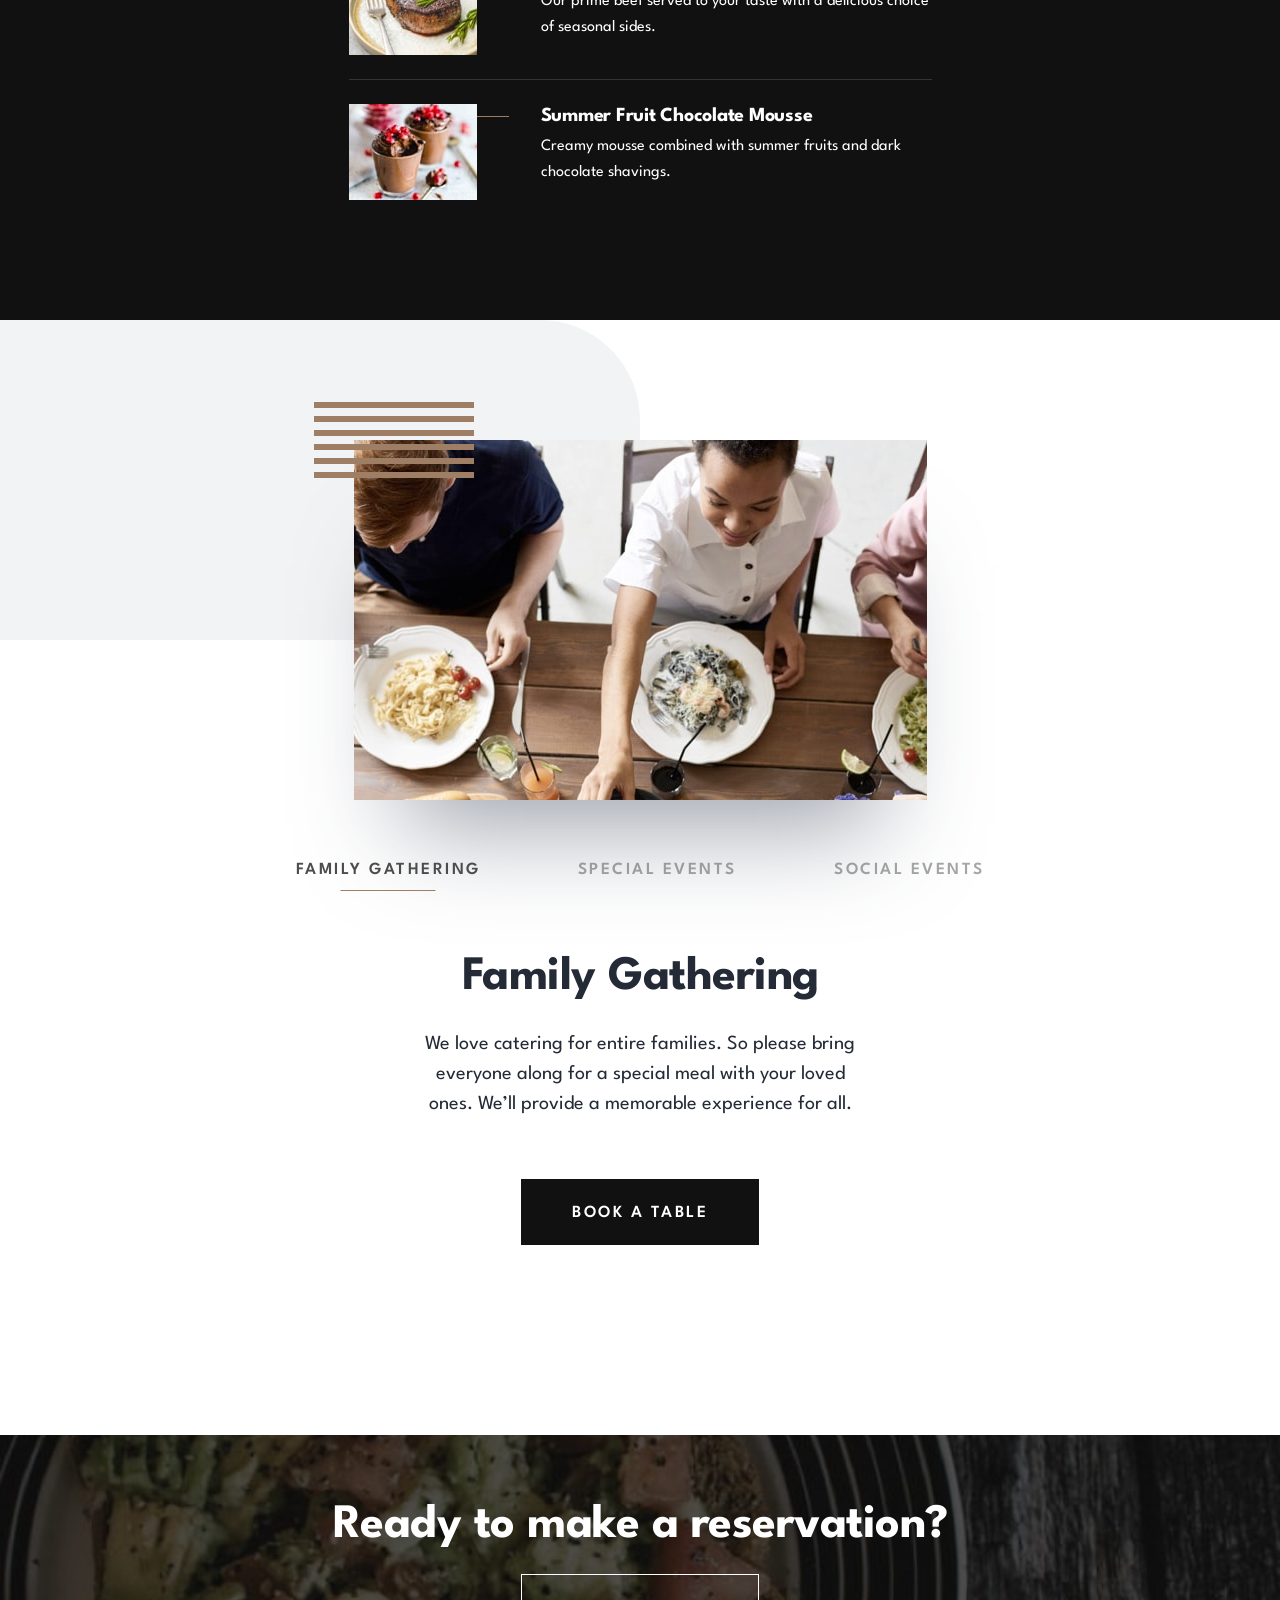
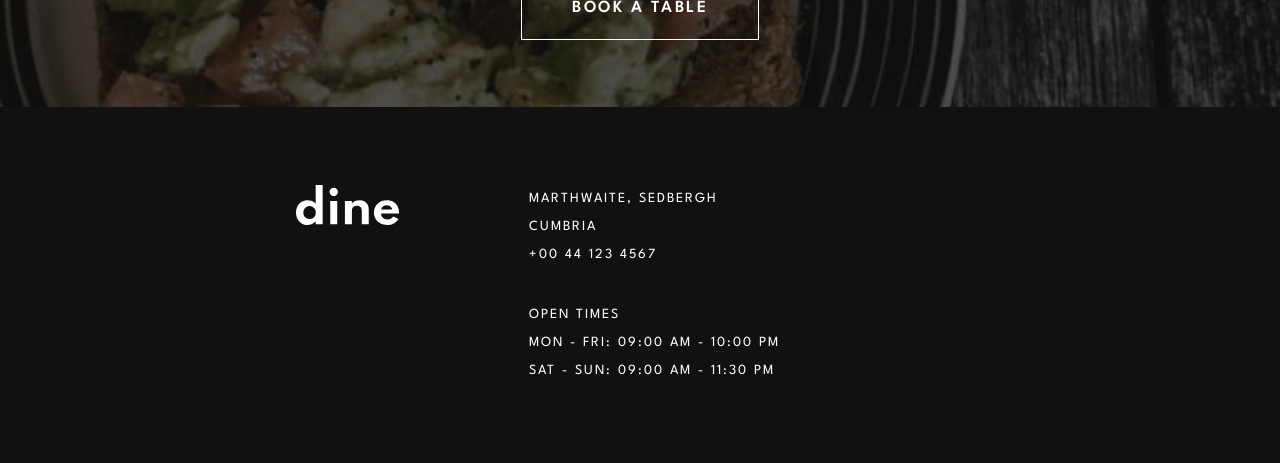
==== commit 04e9c323: "tablet_adaptive continue" ====
--- a/index.html
+++ b/index.html
@@ -22,7 +22,7 @@
 </head>
 
 <body class="league-spartan league-spartan-regular">
-  <!-- <header>
+  <header>
     <section class="container">
       <img src="./images/logo.svg" alt="" />
       <h1 class="league-spartan-light">Exquisite dining <br> since 1989</h1>
@@ -34,10 +34,10 @@
 
       <a class="league-spartan-semibold bg_transp" href="./booking.html">Book a table</a>
     </section>
-  </header> -->
+  </header>
 
   <main>
-    <!-- <div class="bg_flow bg_flow_top">
+    <div class="bg_flow bg_flow_top">
       <section class="enjoy container">
         <div class="main_decor_img">
           <img src="./images/homepage/enjoyable-place-desktop.jpg" alt="">
@@ -72,7 +72,7 @@
           <img class="lines" src="./images/patterns/pattern-lines.svg" alt="">
         </div>
       </section>
-    </div> -->
+    </div>
 
 
     <section class="menu">
@@ -124,7 +124,7 @@
       </div>
     </section>
 
-    <!-- <div class="bg_flow bg_flow_family">
+    <div class="bg_flow bg_flow_family">
       <section class="container family">
         <div class="main_decor_img"> <img src="./images/homepage/family-gathering-desktop.jpg" alt="" />
           <img class="lines" src="./images/patterns/pattern-lines.svg" alt="">
@@ -154,10 +154,10 @@
         <h2 class="league-spartan-bold">Ready to make a reservation?</h2>
         <a class="league-spartan-semibold bg_transp" href="./booking.html">Book a table</a>
       </div>
-    </section> 
-  </main> -->
+    </section>
+  </main>
 
-    <!-- <footer>
+  <footer>
     <div class="container flx">
       <img src="./images/logo.svg" alt="" />
       <div class="flx">
@@ -174,15 +174,14 @@
         </div>
       </div>
     </div>
-  </footer> -->
-    <!-- Special Events Whether it’s a romantic dinner or special date you’re
+    <!-- </footer> Special Events Whether it’s a romantic dinner or special date you’re
           celebrating with others we’ll look after you. We’ll be sure to mark your
           special date with an unforgettable meal. Social Events Are you looking to
           have a larger social event? No problem! We’re more than happy to cater for
-          big parties. We’ll work with you to make your event a hit with everyone.
-          
-    
-           -->
+          big parties. We’ll work with you to make your event a hit with everyone. -->
+
+
+
 
 </body>
 
--- a/css/style.css
+++ b/css/style.css
@@ -333,11 +333,13 @@
   background-image: url(../images/homepage/ready-bg-desktop.jpg);
   background-repeat: no-repeat;
   background-position: center center;
+  background-size: cover;
   padding-block: 88px;
 }
 .ready div.flx {
-  column-gap: 250px;
+  /* column-gap: 250px; */
   align-items: center;
+  justify-content: space-between;
 }
 .ready h2 {
   color: #fff;
@@ -539,9 +541,9 @@
     background-color: #d1dd21;
   }
 } */
-@media (max-width: 990px) {
-  /*селектори з набором ccs правил*/
+/* @media (max-width: 990px) {
+  селектори з набором ccs правил
   body {
     background-color: #d1dd21;
   }
-}
+} */
--- a/css/tablete.css
+++ b/css/tablete.css
@@ -1,47 +1,55 @@
-@media (max-width: 1130px) {
-  .container {
-    /* background-color: #31b02370; */
-    max-width: 699px;
-    padding-inline: 5px;
-  }
+@media (max-width: 1400px) {
   body {
     text-align: center;
   }
+  header {
+    margin-block-end: 20px;
+    background-color: #111;
+    background-image: url(../images/homepage/hero-bg-tablet.jpg);
+
+    background-position: center top;
+    background-size: contain;
+  }
   header section {
-    padding-block-start: 65px;
+    padding-block-start: 375px;
+    padding-block-end: 216px;
   }
   header img {
     margin-block-end: 38px;
   }
   header h1 {
     margin-inline: auto;
-    margin-block-end: 20px;
     font-size: 48px;
     line-height: 64px;
     letter-spacing: -0.6px;
-    color: #fff;
     max-width: 395px;
-  }
-
+    margin-block-end: 20px;
+  }
   header p {
     margin-inline: auto;
     margin-block-end: 52px;
-    max-width: 573px;
-  }
+    max-width: 575px;
+  }
+
+  .container {
+    max-width: 699px;
+    padding-inline: 5px;
+  }
+
   .enjoy {
     padding-block-start: 300px;
     position: relative;
     margin-block-end: 0;
   }
   .enjoy::before {
-    content: url(/images/patterns/pattern-curve-top-right.svg);
+    content: url(../images/patterns/pattern-curve-top-right.svg);
     position: absolute;
     top: 50%;
     right: 50%;
     transform: translateY(-75%);
   }
   .local::before {
-    content: url(/images/patterns/pattern-curve-top-left.svg);
+    content: url(../images/patterns/pattern-curve-top-left.svg);
     position: absolute;
     bottom: 0;
     left: 50%;
@@ -61,7 +69,7 @@
   }
 
   .main_decor_img {
-    background-image: url(/images/homepage/enjoyable-place-tablet.jpg);
+    background-image: url(../images/homepage/enjoyable-place-tablet.jpg);
     background-repeat: no-repeat;
     background-position: center center;
 
@@ -90,7 +98,7 @@
   }
 
   .local .main_decor_img {
-    background-image: url(/images/homepage/locally-sourced-tablet.jpg);
+    background-image: url(../images/homepage/locally-sourced-tablet.jpg);
     position: relative;
     bottom: auto;
     right: auto;
@@ -112,7 +120,6 @@
     padding-bottom: 96px;
   }
   .menu .container.flx {
-    background-color: #d4d6db71;
     flex-direction: column;
     align-items: center;
   }
@@ -131,4 +138,78 @@
     flex-grow: 1;
     max-width: inherit;
   }
+
+  .menu-items article:last-child {
+    padding-block-end: 0;
+  }
+  .family {
+    padding-block: 120px;
+    display: flex;
+    flex-direction: column;
+    align-items: center;
+  }
+  .bg_flow_family {
+    background-image: none;
+  }
+  .family .main_decor_img {
+    position: static;
+    transform: translate(0);
+    height: 360px;
+    background-image: url(../images/homepage/family-gathering-tablet.jpg);
+    margin-block-end: 56px;
+  }
+
+  .family .section_info {
+    margin-inline-start: 0;
+    order: 1;
+  }
+  .family ul {
+    margin-inline-start: 0;
+    flex-direction: row;
+    max-width: 689px;
+    width: 100%;
+    justify-content: space-between;
+  }
+
+  .family::before {
+    content: url(../images/patterns/pattern-curve-top-right.svg);
+    position: absolute;
+    top: 0;
+    right: 50%;
+  }
+  .family .main_decor_img img:nth-child(2) {
+    display: block;
+  }
+  .family ul button.active::before {
+    content: "";
+    width: 95px;
+    height: 1px;
+    background-color: #9e7f66;
+    position: absolute;
+    top: auto;
+    bottom: -7px;
+    left: 50%;
+    transform: translateX(-50%);
+  }
+
+  .ready {
+    background-image: url(../images/homepage/ready-bg-tablet.jpg);
+    padding: 0;
+    min-height: 272px;
+    align-content: center;
+  }
+  .ready div.flx {
+    flex-direction: column;
+    row-gap: 24px;
+  }
+
+  footer div.flx {
+    justify-content: start;
+    column-gap: 130px;
+  }
+  footer div.flx div.flx {
+    flex-direction: column;
+    row-gap: 32px;
+    text-align: left;
+  }
 }
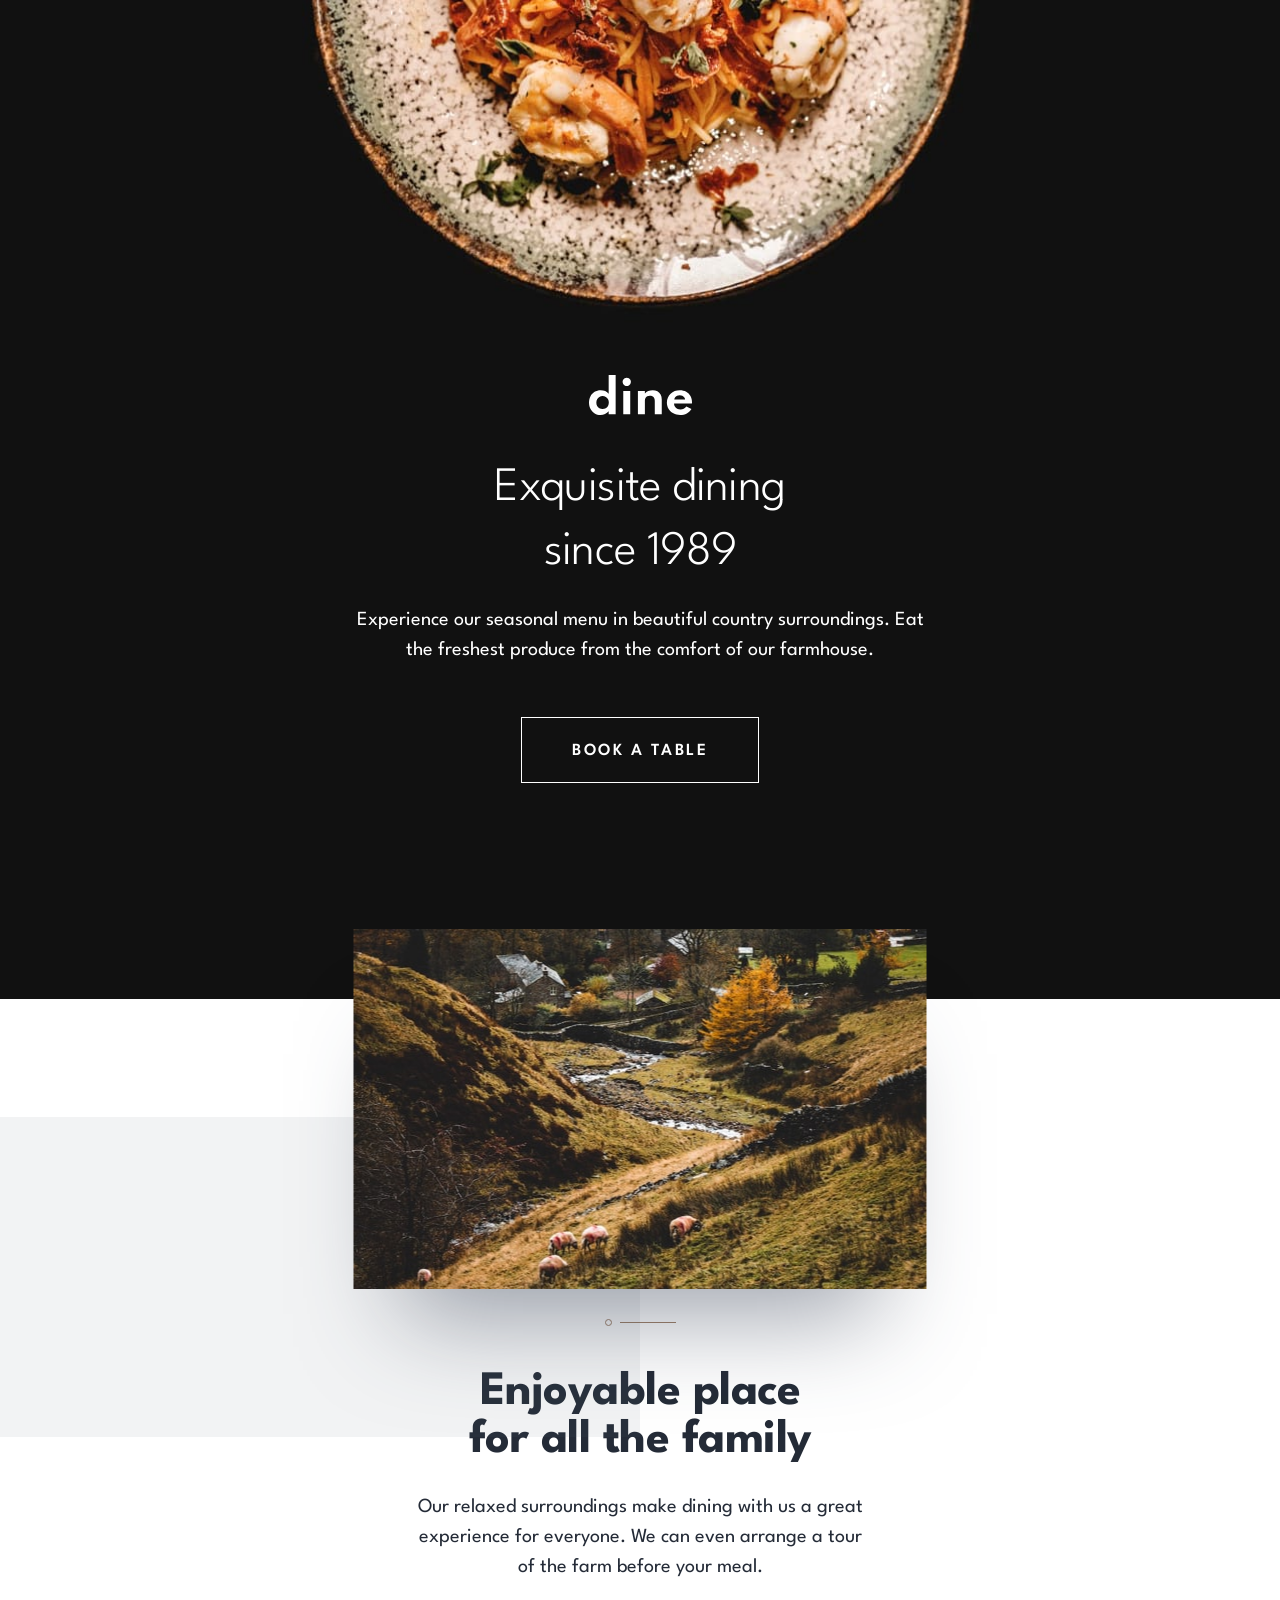
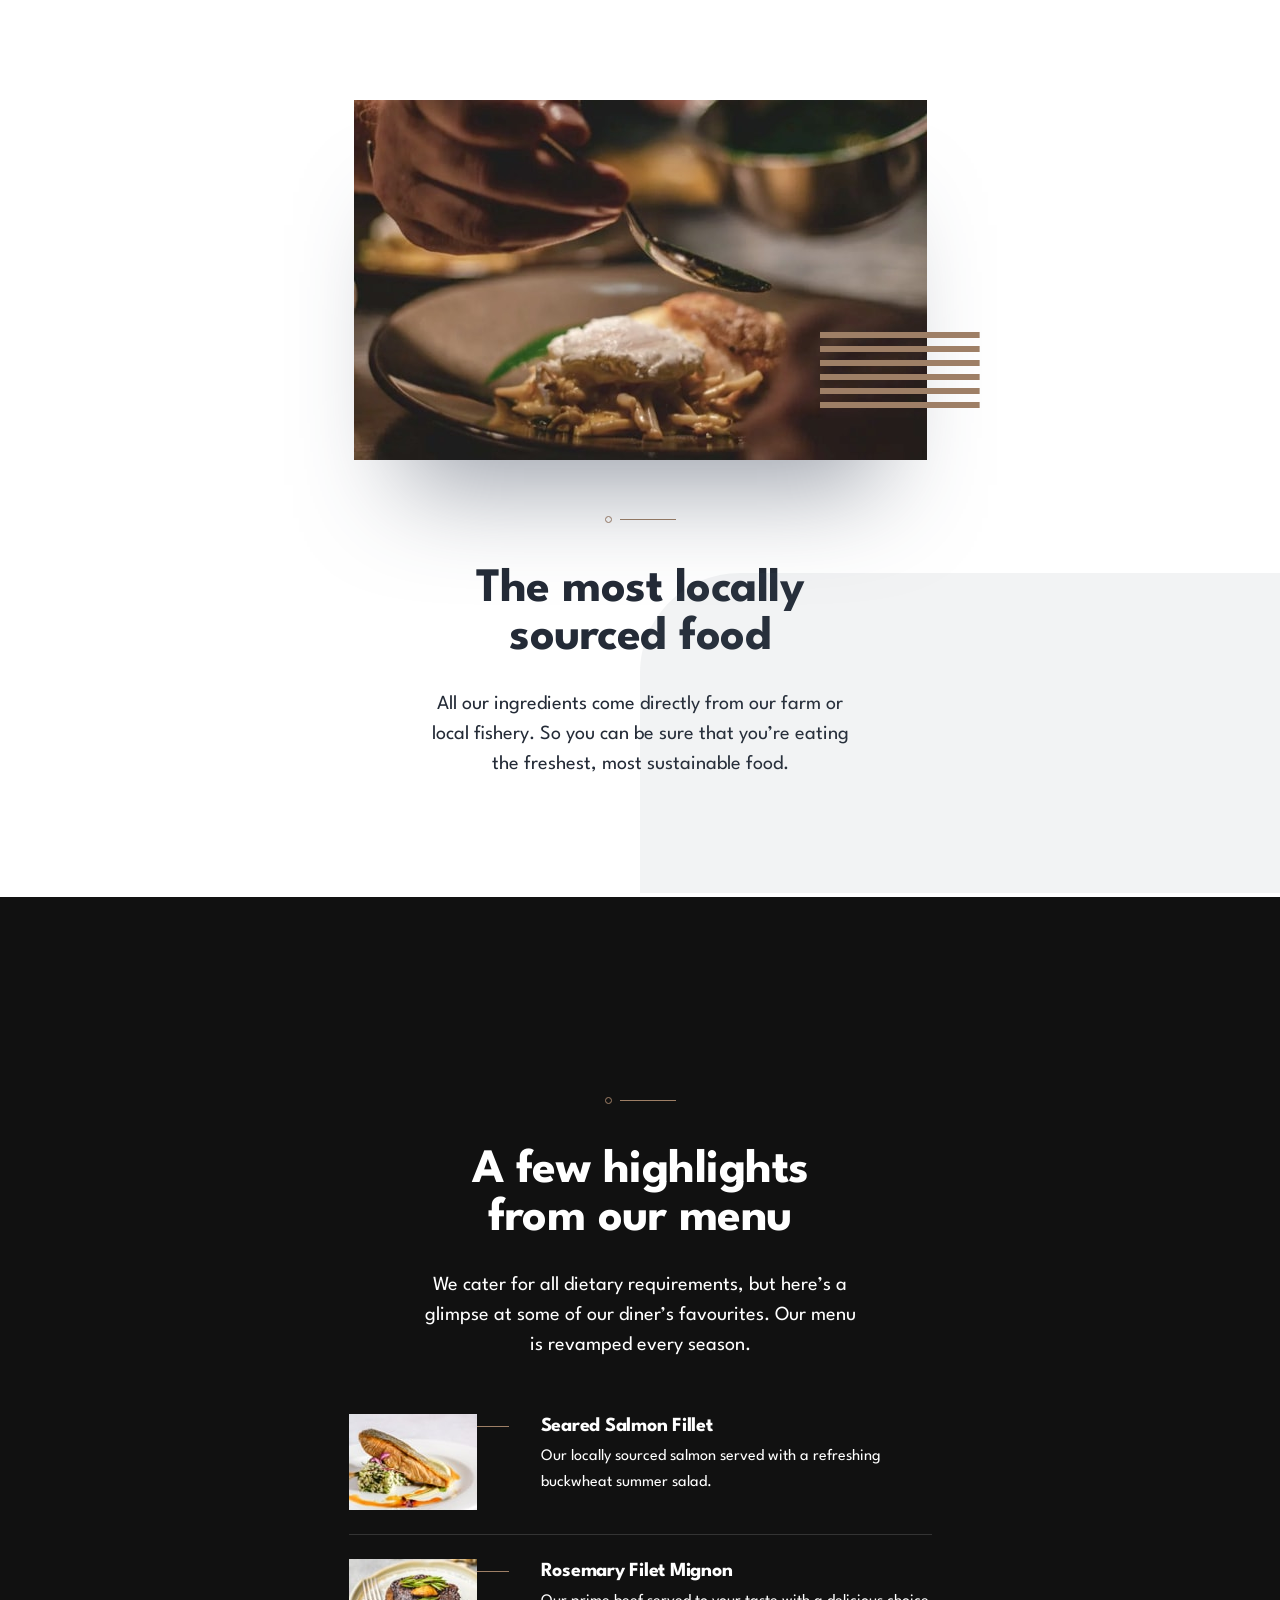
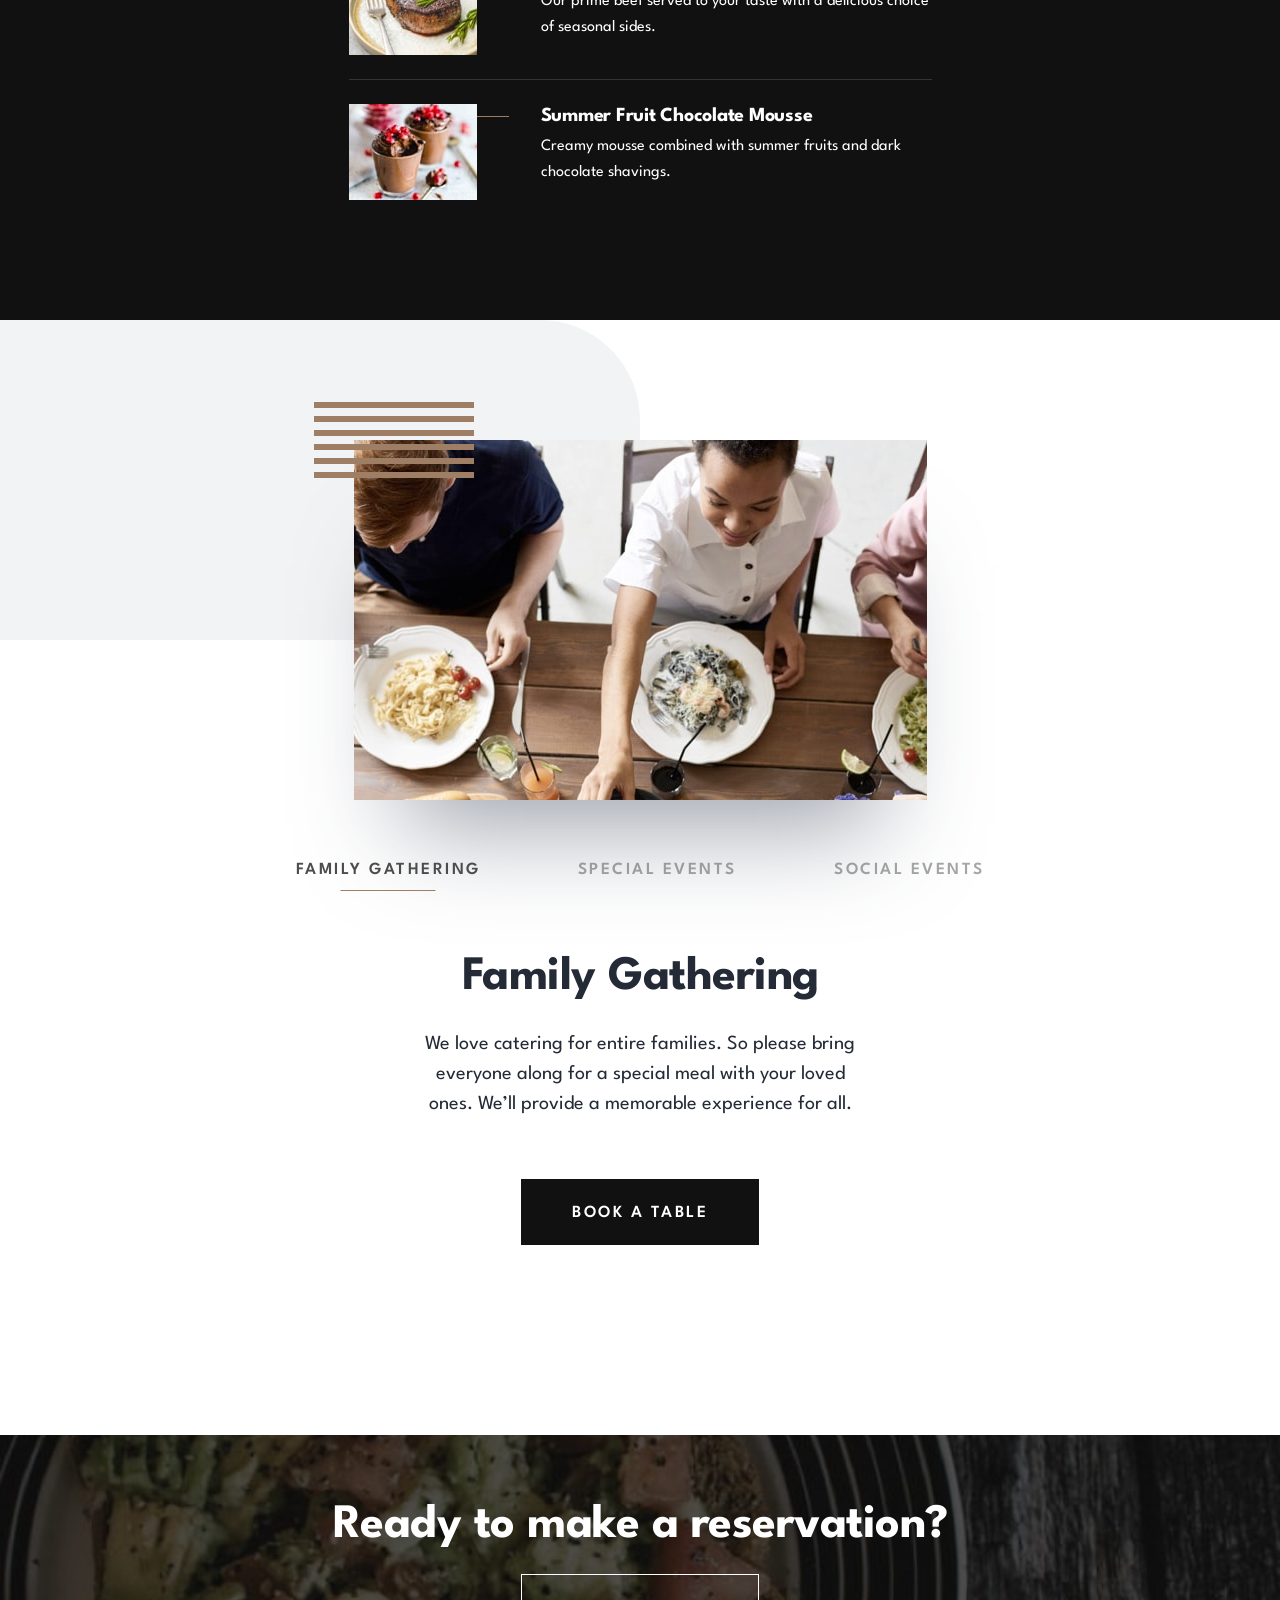
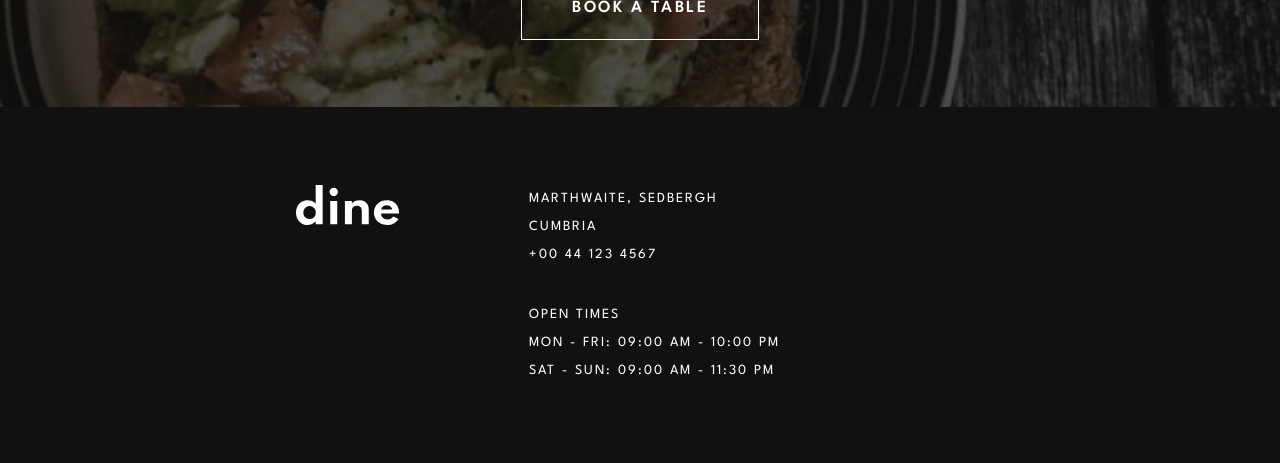
==== commit c7f34974: "mobile adaptive" ====
--- a/index.html
+++ b/index.html
@@ -12,6 +12,9 @@
   <link href="https://fonts.googleapis.com/css2?family=League+Spartan:wght@100..900&display=swap" rel="stylesheet" />
   <link rel="stylesheet" href="./css/style.css" />
   <link rel="stylesheet" href="./css/tablete.css" />
+  <link rel="stylesheet" href="./css/mobile.css" />
+
+
 
   <title> Kkoonyk | Dine Website Challenge</title>
   <!-- <style>
@@ -45,7 +48,7 @@
         <div class="section_info">
           <img src="./images/patterns/pattern-divide.svg" alt="" />
           <h2 class="league-spartan-bold">
-            Enjoyable place for&nbsp;all the family
+            Enjoyable place<br>for&nbsp;all the family
           </h2>
           <p>
             Our relaxed surroundings make dining with us a great experience for
@@ -59,7 +62,7 @@
       <section class="local container">
         <div class="section_info">
           <img src="./images/patterns/pattern-divide.svg" alt="" />
-          <h2 class="league-spartan-bold">The most locally sourced food</h2>
+          <h2 class="league-spartan-bold">The most locally<br> sourced food</h2>
 
           <p>
             All our ingredients come directly from our farm or local fishery. So
@@ -151,7 +154,7 @@
 
     <section class="ready">
       <div class="container flx">
-        <h2 class="league-spartan-bold">Ready to make a reservation?</h2>
+        <h2 class="league-spartan-bold">Ready to make a&nbsp;reservation?</h2>
         <a class="league-spartan-semibold bg_transp" href="./booking.html">Book a table</a>
       </div>
     </section>
--- a/css/style.css
+++ b/css/style.css
@@ -135,6 +135,7 @@
   background-image: url(../images/patterns/pattern-curve-top-left.svg);
   background-position: right bottom;
   background-repeat: no-repeat;
+  overflow: hidden;
 }
 .enjoy {
   padding-block: 177px 118px;
--- a/css/tablete.css
+++ b/css/tablete.css
@@ -53,7 +53,7 @@
     position: absolute;
     bottom: 0;
     left: 50%;
-    /* transform: translateX(-40%); */
+    transform: translateX(0);
   }
   .enjoy .section_info {
     margin-inline: auto;
@@ -117,7 +117,7 @@
     transform: translateY(-50%) translateX(33%); /* Піднімаємо вгору картинку з лініями на свою ж висоту*/
   }
   .menu {
-    padding-bottom: 96px;
+    padding-block-end: 96px;
   }
   .menu .container.flx {
     flex-direction: column;
@@ -181,11 +181,6 @@
     display: block;
   }
   .family ul button.active::before {
-    content: "";
-    width: 95px;
-    height: 1px;
-    background-color: #9e7f66;
-    position: absolute;
     top: auto;
     bottom: -7px;
     left: 50%;
--- a/css/mobile.css
+++ b/css/mobile.css
@@ -0,0 +1,184 @@
+@media (max-width: 689px) {
+  .container {
+    max-width: 336px;
+  }
+
+  header {
+    background-image: url(../images/homepage/hero-bg-mobile.jpg);
+  }
+
+  header section {
+    padding-block-start: 232px;
+    padding-block-end: 152px;
+    min-height: 750px;
+  }
+  header img {
+    width: 82px;
+    height: 32px;
+    margin-block-end: 36px;
+  }
+  p {
+    font-size: 16px;
+    line-height: 26px;
+    color: #242b37;
+  }
+  h1 {
+    font-size: 32px;
+    line-height: 40px;
+    letter-spacing: -0.4px;
+    margin-block-end: 21px;
+  }
+  header p {
+    font-size: 16px;
+    line-height: 26px;
+    margin-block-end: 53px;
+  }
+
+  .enjoy::before,
+  .local::before,
+  .family::before {
+    display: none;
+  }
+  .enjoy {
+    padding-block-start: 376px;
+    padding-block-end: 100px;
+  }
+
+  .section_info h2 {
+    font-size: 32px;
+    line-height: 40px;
+    letter-spacing: -0.4px;
+    margin-block-end: 13px;
+  }
+  .section_info p {
+    font-size: 16px;
+    line-height: 26px;
+    letter-spacing: -0.4px;
+    margin-block-end: 13px;
+  }
+  .section_info img {
+    margin-block-end: 36px;
+  }
+  .main_decor_img {
+    width: 327px;
+    height: 400px;
+  }
+  .enjoy .main_decor_img {
+    top: 0;
+    left: 50%;
+    transform: translateY(-25%) translateX(-50%);
+    box-shadow: 0px 75px 100px -50px rgba(56, 66, 85, 0.503223);
+    position: absolute;
+    background-image: url(../images/homepage/enjoyable-place-mobile.jpg);
+  }
+  .local {
+    padding-block-end: 100px;
+  }
+
+  .local .main_decor_img {
+    background-image: url(../images/homepage/locally-sourced-mobile.jpg);
+  }
+  .local .main_decor_img img:nth-child(2) {
+    display: none;
+  }
+
+  .menu {
+    padding-block: 72px 102px;
+  }
+
+  .menu_items {
+    padding-block-start: 85px;
+  }
+  .menu_items article.flx {
+    flex-direction: column;
+    justify-content: end;
+    width: 327px;
+    height: 418px;
+    row-gap: 24px;
+    padding-block-end: 54px;
+
+    background-repeat: no-repeat;
+    background-position: center top;
+  }
+  .menu_items article.flx:last-child {
+    padding-block-end: 0;
+  }
+  .menu_items article.flx img {
+    display: none;
+  }
+  .menu_items article:nth-child(1) {
+    background-image: url(../images/homepage/salmon-mobile.jpg);
+  }
+  .menu_items article:nth-child(2) {
+    background-image: url(../images/homepage/beef-mobile.jpg);
+  }
+  .menu_items article:nth-child(3) {
+    background-image: url(../images/homepage/chocolate-mobile.jpg);
+  }
+  .menu_items article.flx div {
+    text-align: center;
+    flex-grow: 0;
+  }
+
+  .menu h3::before {
+    display: none;
+  }
+
+  .family {
+    padding-block: 80px 124px;
+  }
+  .family section_info {
+    padding-block-start: 27px;
+    margin-block-end: 0;
+  }
+  .family p {
+    margin-block-end: 27px;
+  }
+  .family .main_decor_img {
+    background-image: url(../images/homepage/family-gathering-mobile.jpg);
+    margin-block-end: 49px;
+  }
+  .family ul {
+    flex-direction: column;
+    align-items: center;
+    justify-content: space-between;
+    max-width: 689px;
+    width: 100%;
+    row-gap: 16px;
+    /* margin-block-end: 27px; */
+  }
+
+  .family .main_decor_img img:nth-child(2) {
+    display: none;
+  }
+  .family ul button.active::before {
+    bottom: 0;
+  }
+  .ready {
+    background-image: url(../images/homepage/ready-bg-mobile.jpg);
+    min-height: 328px;
+    align-content: center;
+  }
+  .ready h2 {
+    font-size: 32px;
+    line-height: 40px;
+    letter-spacing: -0.4px;
+    color: #fff;
+  }
+  footer {
+    padding-block: 80px;
+  }
+  footer > div.flx {
+    flex-direction: column;
+    align-items: center;
+    row-gap: 42px;
+  }
+
+  footer div.flx div.flx {
+    align-items: center;
+  }
+  address,
+  .times {
+    text-align: center;
+  }
+}
